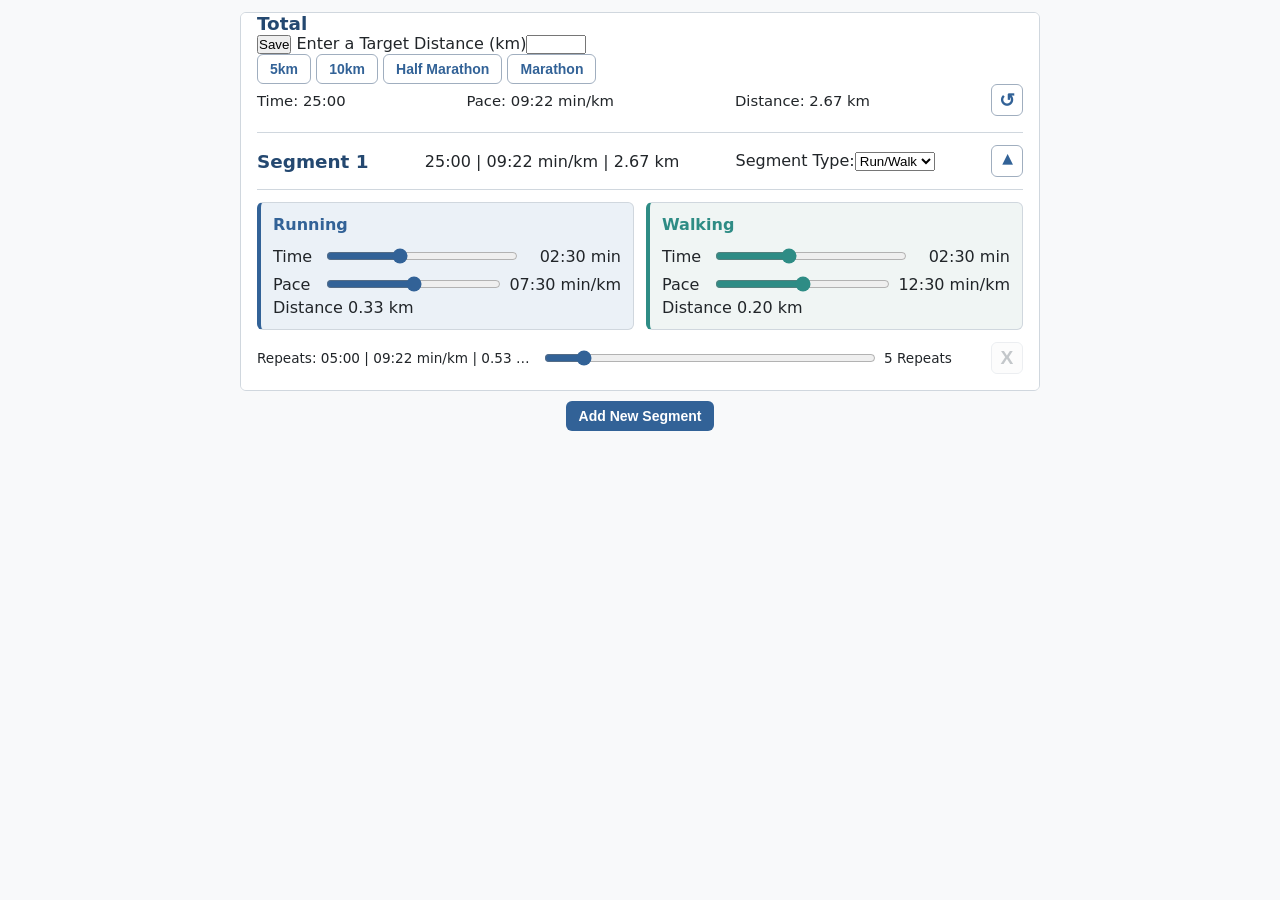
==== index.html @ 8cb8ab81 "localStorage to track user plan and store for future edits" ====
<!doctype html>
<html lang="en">
  <head>
    <meta charset="UTF-8" />
    <meta name="viewport" content="width=device-width, initial-scale=1.0" />
    <title>Run Pace Planner</title>
    <link rel="stylesheet" href="simple-plan.css" />
    <script src="simple-plan.js" defer></script>
  </head>
  <body>
    <!-- GRAND TOTALS SUMMARY -->
    <!-- TODO: Enter Time and Distance Goal Trackers -->
    <!-- TODOD: Add in save to save to localstorage -->
    <div class="pace-planner">
      <section class="totals-card">
        <h3 class="totals-card__title">Total</h3>
        <button onclick="saveToStorage()">Save</button>
        <label for="distance-goal">Enter a Target Distance (km)</label
        ><input
          type="number"
          name="distance-goal"
          id="distance-goal-input"
          min="1"
          max="50"
          step="0.1"
        />
        <div data-role="distance-selection" id="distance-selectors">
          <button class="btn btn--secondary btn--text" id="5km-goal">
            5km
          </button>
          <button class="btn btn--secondary btn--text" id="10km-goal">
            10km
          </button>
          <button class="btn btn--secondary btn--text" id="half-goal">
            Half Marathon
          </button>
          <button class="btn btn--secondary btn--text" id="full-goal">
            Marathon
          </button>
        </div>
        <div class="totals-card__details">
          <span class="totals-card__item" data-role="total-time"></span>
          <span class="totals-card__item" data-role="total-pace"></span>
          <span class="totals-card__item" data-role="total-distance"></span>
          <button
            class="btn btn--reset btn--icon btn--secondary"
            id="reset-plan-button"
            data-role="reset-plan"
          >
            <span class="icon-reset">↺</span>
          </button>
        </div>
      </section>
      <!-- MAIN CONTAINER FOR SEGMENT CARDS -->

      <main class="segment-list" id="segment-list">
        <!-- POPULATES ON PAGE LOAD -->
      </main>
    </div>
    <!-- ACTIONS -->
    <button
      id="add-segment-button"
      class="btn btn--primary btn--text"
      data-role="add-segment"
    >
      Add New Segment
    </button>
    <!-- DEBUG CONVERTER -->
    <!-- <div class="debug" style="display: none">
      <input type="number" id="second-converter" data-role="debug-input" />
      <span id="second-converted" data-role="debug-output"></span>
    </div> -->
    <template id="tpl-segment-card">
      <!-- SEGMENT CARD TEMPLATE -->
      <!-- TODO: Add in Segment Type Run/Walk, Run, Walk -->
      <article class="segment-card" data-role="segment">
        <header class="segment-card__header">
          <h3 class="segment-card__title" data-role="segment-title">
            Segment 1
          </h3>
          <!-- HEADER SUMMARY -->
          <div
            class="segment-card__header-summary"
            data-role="header-summary"
          ></div>
          <!-- SEGMENT TYPE SELECT -->
          <div
            class="segment-card__segment-type-select"
            data-role="segment-type-select"
          >
            <span>Segment Type:</span
            ><select name="" id="segment-type-selector">
              <option value="run-walk">Run/Walk</option>
              <option value="run-only">Run</option>
              <option value="walk-only">Walk</option>
            </select>
          </div>
          <!-- CARD COLLAPSE TOGGLE -->
          <button
            class="btn btn--secondary segment-card__toggle-btn btn--icon"
            data-role="close-card"
            aria-label="Toggle segment details"
          >
            <span class="icon-caret" data-role="toggle-icon">▾</span>
          </button>
        </header>
        <div class="segment-card__intervals">
          <!-- RUNNING INTERVAL BLOCK -->
          <section
            class="interval-block interval-block--run"
            data-interval="run"
          >
            <h4 class="interval-block__title">Running</h4>
            <!-- TIME -->
            <div class="control-group" data-control-type="time">
              <label class="control-group__label">Time</label>
              <input
                type="range"
                min="60"
                max="300"
                step="15"
                value="150"
                class="control-group__slider"
                data-role="slider"
                aria-label="Run Time"
              />
              <span class="control-group__output" data-role="output"></span>
            </div>
            <!-- PACE -->
            <div class="control-group" data-control-type="pace">
              <label class="control-group__label">Pace</label>
              <input
                type="range"
                min="300"
                max="600"
                step="15"
                value="450"
                class="control-group__slider"
                data-role="slider"
                aria-label="Run Pace"
              />
              <span class="control-group__output" data-role="output"></span>
            </div>
            <!-- DISTANCE -->
            <span class="interval-block__distance" data-role="distance"></span>
          </section>
          <!-- WALKING INTERVAL BLOCK -->
          <section
            class="interval-block interval-block--walk"
            data-interval="walk"
          >
            <h4 class="interval-block__title">Walking</h4>
            <!-- TIME -->
            <div class="control-group" data-control-type="time">
              <label class="control-group__label">Time</label>
              <input
                type="range"
                min="60"
                max="300"
                step="15"
                value="150"
                class="control-group__slider"
                data-role="slider"
                aria-label="Walk Time"
              />
              <span class="control-group__output" data-role="output"></span>
            </div>
            <!-- PACE -->
            <div class="control-group" data-control-type="pace">
              <label class="control-group__label">Pace</label>
              <input
                type="range"
                min="600"
                max="900"
                step="15"
                value="750"
                class="control-group__slider"
                data-role="slider"
                aria-label="Walk Pace"
              />
              <span class="control-group__output" data-role="output"></span>
            </div>
            <!-- DISTANCE -->
            <span class="interval-block__distance" data-role="distance"></span>
          </section>
        </div>
        <!-- REPEAT SUMMARY & ACTIONS -->
        <footer class="segment-card__summary">
          <div class="segment-card__summary-controls">
            <span class="segment-card__repeat-summary"
              >Repeats : 05:00 | 09:22 min/km | 2.67 km</span
            >
            <!-- REPEAT CONTROL -->
            <div class="control-group" data-control-type="repeat">
              <input
                type="range"
                min="1"
                max="40"
                step="1"
                value="5"
                class="control-group__slider"
                data-role="slider"
                aria-label="Segment Repeats"
              />
              <span class="control-group__output" data-role="output"></span>
            </div>
            <button
              class="btn segment-card__remove-btn btn--icon"
              data-role="delete-row"
              disabled
            >
              X
            </button>
          </div>
        </footer>
      </article>
    </template>
  </body>
</html>
---- simple-plan.css ----
/* ==========================================================================
   1. COLOR VARIABLES & RESET
   ========================================================================== */
:root {
  /* Brand Colors */
  --color-primary: #326297;
  --color-primary-dark: #244870;
  --color-primary-light: #ebf1f7;
  --color-secondary: #2e8c85;
  --color-secondary-dark: #226762;
  --color-secondary-light: #f0f5f4;
  /* Neutral UI Colors */
  --color-bg-page: #f8f9fa;
  --color-bg-card: #ffffff;
  --color-text-main: #212529;
  --color-text-muted: #6c757d;
  --color-border: #d0d7de;
  --color-border-dark: #a0aebf;
  --color-border-light: #e9ecef;
  /* Utility / System */
  --color-danger: #d9534f;
  --color-danger-dark: #c9302c;
  --radius: 6px;
}

* {
  margin: 0;
  padding: 0;
  box-sizing: border-box;
}

body {
  font-family:
    system-ui,
    -apple-system,
    BlinkMacSystemFont,
    'Segoe UI',
    Roboto,
    Oxygen,
    Ubuntu,
    Cantarell,
    'Open Sans',
    'Helvetica Neue',
    sans-serif;
  background-color: var(--color-bg-page);
  color: var(--color-text-main);
  padding: 20px;
  min-height: 100vh;
  display: flex;
  flex-direction: column;
  align-items: center;
  justify-content: flex-start;
}

/* ==========================================================================
   2. BUTTONS & CONTROLS
   ========================================================================== */

.btn {
  font-weight: 600;
  border-radius: var(--radius);
  border: 1px solid transparent;
  cursor: pointer;
  transition:
    background-color 0.15s ease-in-out,
    border-color 0.15s ease-in-out;
}

.btn:disabled {
  opacity: 0.4;
  cursor: not-allowed;
  border-color: var(--color-border);
  color: var(--color-text-muted);
}

/* Primary Button Colors */
.btn--primary {
  background-color: var(--color-primary);
  color: #ffffff;
}
.btn--primary:hover {
  background-color: var(--color-primary-dark);
}

/* Secondary Button Colors */
.btn--secondary {
  background-color: white;
  border-color: var(--color-border-dark);
  color: var(--color-primary);
}
.btn--secondary:hover {
  background-color: var(--color-primary-light);
}

/* Text Buttons */
.btn--text {
  padding: 6px 12px;
  font-size: 0.875rem;
}

/* Utility Buttons */
.btn--icon {
  display: flex;
  align-items: center;
  justify-content: center;
  padding: 0;
  line-height: normal;
  width: 32px;
  height: 32px;
  font-size: 1.2rem;
}

/* Remove Button */
.segment-card__remove-btn:not(:disabled) {
  background-color: transparent;
  color: var(--color-danger);
  border: 1px solid var(--color-danger);
}
.segment-card__remove-btn:hover:not(:disabled) {
  background-color: var(--color-danger);
  color: #ffffff;
}

/* Special Button Features */
.icon-caret {
  transition: transform 0.25s ease-in-out;
  transform: rotate(180deg); /* Points UP when open */
}
.segment-card--collapsed .icon-caret {
  transform: rotate(0deg); /* Rotates DOWN when collapsed */
}

/* Sliders */
.control-group,
.control-group__slider {
  user-select: none;
  -webkit-user-select: none;
  touch-action: pan-y;
}
.control-group__slider {
  accent-color: var(--color-primary);
  cursor: pointer;
}

/* ==========================================================================
   3. CARD CONTAINERS & STACKING
   ========================================================================== */

.pace-planner {
  max-width: 640px;
  background-color: var(--color-bg-card);
  border: 1px solid var(--color-border);
  border-radius: var(--radius);
  overflow: hidden;
}

.totals-card,
.segment-card {
  max-width: 100%;
  background-color: var(--color-bg-card);
  border: none;
  border-radius: 0;
  padding: 0 16px;
  margin: 0;
  box-shadow: none;
}

/* ==========================================================================
   4. SEGMENT INTERNAL LAYOUT & INTERVALS
   ========================================================================== */

.segment-card__header {
  display: flex;
  align-items: center;
  justify-content: space-between;
  gap: 12px;
  padding: 12px 0;
  border-top: 1px solid var(--color-border);
}

.totals-card__title,
.segment-card__title {
  color: var(--color-primary-dark);
  font-size: 1.15rem;
}

.segment-card__header-summary {
  display: flex;
  align-items: center;
  font-size: 1rem;
  font-weight: 500;
  color: var(--color-text-main);
  gap: 8px;
}

.segment-card__intervals {
  display: flex;
  justify-content: space-between;
  gap: 12px;
  margin-bottom: 12px;
  padding-top: 12px;
  border-top: 1px solid var(--color-border);
}

.interval-block {
  flex: 1;
  border: 1px solid var(--color-border);
  border-radius: var(--radius);
  padding: 12px;
}

.interval-block__title {
  font-size: 1rem;
  margin-bottom: 8px;
}

/* Running Block Theme */
.interval-block--run {
  background-color: var(--color-primary-light);
  border-left: 4px solid var(--color-primary);
}
.interval-block--run .interval-block__title {
  color: var(--color-primary);
}

/* Walking Block Theme */
.interval-block--walk {
  background-color: var(--color-secondary-light);
  border-left: 4px solid var(--color-secondary);
}
.interval-block--walk .interval-block__title {
  color: var(--color-secondary);
}
.interval-block--walk .control-group__slider {
  accent-color: var(--color-secondary);
}

#add-segment-button {
  margin-top: 10px;
}

/* Hide intervals and footer when card is collapsed */
.segment-card--collapsed .segment-card__intervals,
.segment-card--collapsed .segment-card__summary {
  display: none;
}

/* ==========================================================================
   5. INDEPENDENT GRID & FLEX LAYOUTS
   ========================================================================== */

/* TOTALS CARD (Flexbox Layout) */
.totals-card__details {
  display: flex;
  align-items: center;
  justify-content: space-between;
  gap: 12px;
  font-weight: 500;
  font-size: 0.925rem;
  padding-bottom: 16px;
}

.totals-card__item {
  white-space: nowrap;
}

/* SEGMENT FOOTER SUMMARY (4-Column CSS Grid Layout) */
.segment-card__summary-controls {
  display: grid;
  /* Col 1: Fixed Summary Text | Col 2: Slider | Col 3: Output Badge | Col 4: Delete Button */
  grid-template-columns: 275px 1fr auto 32px;
  align-items: center;
  padding-bottom: 16px;
  gap: 12px;
  font-weight: 500;
  font-size: 0.85rem;
}

/* Column 1: Summary Text */
.segment-card__repeat-summary {
  grid-column: 1;
  color: var(--color-text-main);
  white-space: nowrap;
  overflow: hidden;
  text-overflow: ellipsis;
}

/* Columns 2 & 3: Repeat Slider + Output Value */
.segment-card__summary-controls .control-group[data-control-type='repeat'] {
  grid-column: 2 / span 2;
  display: flex;
  align-items: center;
  gap: 8px;
  width: 100%;
}

.segment-card__summary-controls .control-group__output {
  text-align: left;
}

.segment-card__summary-controls
  .control-group[data-control-type='repeat']
  .control-group__slider {
  accent-color: var(--color-primary);
}

/* Column 4: Delete Button */
.segment-card__remove-btn {
  grid-column: 4;
  justify-self: end;
}

/* ==========================================================================
   6. RESPONSIVE DESIGN & MEDIA QUERIES
   ========================================================================== */

body {
  padding: 12px;
}

.pace-planner,
.segment-list,
.totals-card {
  width: 100%;
  max-width: 800px;
}

.control-group__slider {
  width: 100%;
  min-height: 28px;
}

/* Desktop Control Group Alignments */
@media (min-width: 601px) {
  .control-group {
    display: flex;
    align-items: center;
    gap: 8px;
  }

  .control-group__label {
    min-width: 45px;
  }

  .control-group__slider {
    flex: 1;
  }

  .control-group__output {
    white-space: nowrap;
    min-width: 95px;
    text-align: right;
  }
}

/* Mobile Breakpoint (< 600px) */
@media (max-width: 600px) {
  .segment-card__intervals {
    flex-direction: column;
    gap: 16px;
  }

  .segment-card__header {
    flex-wrap: wrap;
    gap: 8px;
  }

  .segment-card__title {
    font-size: 1rem;
  }

  /* Totals Grid Fallback */
  .totals-card__details {
    display: grid;
    grid-template-columns: 1fr 1fr;
    gap: 8px 12px;
  }

  .btn--reset {
    grid-column: 2;
    justify-self: end;
  }

  /* Footer 2-Row Stacked Grid */
  .segment-card__summary-controls {
    grid-template-columns: 1fr 32px;
    gap: 8px 12px;
  }

  .repeat-summary {
    grid-column: 1 / -1;
    border-bottom: 1px dashed var(--color-border);
    padding-bottom: 6px;
  }

  .segment-card__summary-controls .control-group[data-control-type='repeat'] {
    grid-column: 1;
    grid-row: 2;
  }

  .segment-card__remove-btn {
    grid-column: 2;
    grid-row: 2;
  }
}

/* Ultra-small screens (< 380px) */
@media (max-width: 380px) {
  .totals-card__details {
    grid-template-columns: 1fr;
  }

  .btn--reset {
    grid-column: 1;
    width: 100%;
    margin-top: 4px;
  }
}
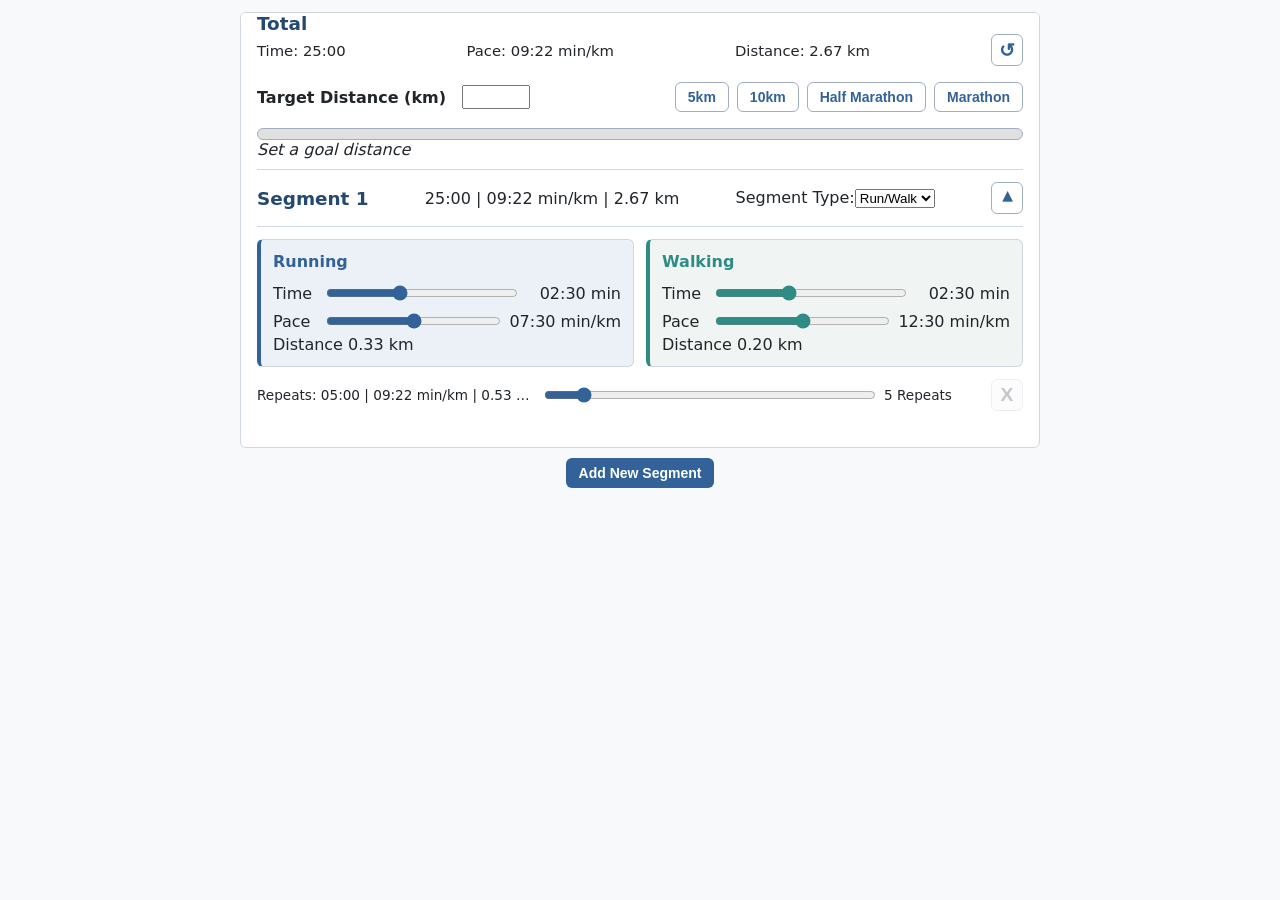
==== commit 90cfb2c2: "target distance with tracker bar" ====
--- a/index.html
+++ b/index.html
@@ -14,30 +14,6 @@
     <div class="pace-planner">
       <section class="totals-card">
         <h3 class="totals-card__title">Total</h3>
-        <button onclick="saveToStorage()">Save</button>
-        <label for="distance-goal">Enter a Target Distance (km)</label
-        ><input
-          type="number"
-          name="distance-goal"
-          id="distance-goal-input"
-          min="1"
-          max="50"
-          step="0.1"
-        />
-        <div data-role="distance-selection" id="distance-selectors">
-          <button class="btn btn--secondary btn--text" id="5km-goal">
-            5km
-          </button>
-          <button class="btn btn--secondary btn--text" id="10km-goal">
-            10km
-          </button>
-          <button class="btn btn--secondary btn--text" id="half-goal">
-            Half Marathon
-          </button>
-          <button class="btn btn--secondary btn--text" id="full-goal">
-            Marathon
-          </button>
-        </div>
         <div class="totals-card__details">
           <span class="totals-card__item" data-role="total-time"></span>
           <span class="totals-card__item" data-role="total-pace"></span>
@@ -49,6 +25,44 @@
           >
             <span class="icon-reset">↺</span>
           </button>
+        </div>
+        <div class="target-and-progress">
+          <div class="target-inputs">
+            <label for="distance-goal">Target Distance (km) </label
+            ><input
+              type="number"
+              name="distance-goal"
+              id="distance-goal-input"
+              min="1"
+              max="50"
+              step="0.1"
+            />
+            <span data-role="distance-selection" id="distance-selectors">
+              <button class="btn btn--secondary btn--text" id="5km-goal">
+                5km
+              </button>
+              <button class="btn btn--secondary btn--text" id="10km-goal">
+                10km
+              </button>
+              <button class="btn btn--secondary btn--text" id="half-goal">
+                Half Marathon
+              </button>
+              <button class="btn btn--secondary btn--text" id="full-goal">
+                Marathon
+              </button>
+            </span>
+          </div>
+          <div class="totals-card__progress">
+            <div class="progress-bar-container">
+              <div class="progress-bar">
+                <div
+                  class="progress-bar__fill"
+                  id="distance-progress-fill"
+                ></div>
+              </div>
+              <span id="distance-progress-label">0%</span>
+            </div>
+          </div>
         </div>
       </section>
       <!-- MAIN CONTAINER FOR SEGMENT CARDS -->
--- a/simple-plan.css
+++ b/simple-plan.css
@@ -310,6 +310,30 @@
   justify-self: end;
 }
 
+.target-inputs {
+  display: flex;
+  align-items: center;
+  gap: 1rem;
+}
+
+.target-inputs > label {
+  font-weight: 600;
+}
+.target-inputs > input {
+  height: 1.5rem;
+  font-size: 1rem;
+}
+
+#distance-progress-label {
+  font-style: italic;
+}
+
+#distance-selectors {
+  margin-left: auto;
+  display: flex;
+  gap: 0.5rem;
+}
+
 /* ==========================================================================
    6. RESPONSIVE DESIGN & MEDIA QUERIES
    ========================================================================== */
@@ -323,6 +347,7 @@
 .totals-card {
   width: 100%;
   max-width: 800px;
+  padding-bottom: 10px;
 }
 
 .control-group__slider {
@@ -416,3 +441,22 @@
     margin-top: 4px;
   }
 }
+
+.totals-card__progress {
+  margin-top: 1rem;
+}
+
+.progress-bar {
+  width: 100%;
+  height: 12px;
+  background-color: #e0e0e0;
+  border-radius: 6px;
+  overflow: hidden;
+  border: var(--color-border-dark) 1px solid;
+}
+
+.progress-bar__fill {
+  height: 100%;
+  width: 0%;
+  transition: width 0.3s ease;
+}
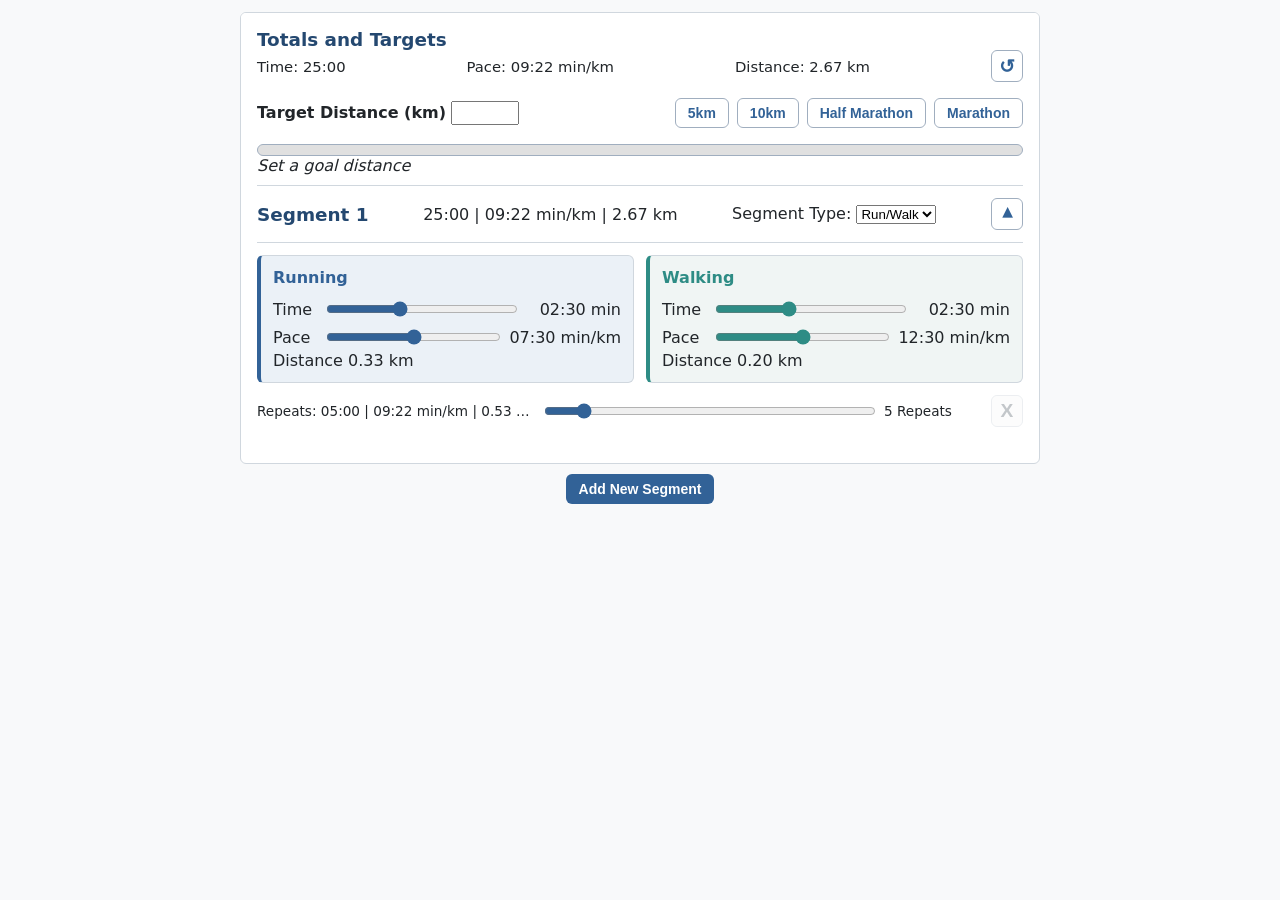
==== commit ead5c402: "mobile formatting and class renames" ====
--- a/index.html
+++ b/index.html
@@ -8,63 +8,57 @@
     <script src="simple-plan.js" defer></script>
   </head>
   <body>
-    <!-- GRAND TOTALS SUMMARY -->
-    <!-- TODO: Enter Time and Distance Goal Trackers -->
-    <!-- TODOD: Add in save to save to localstorage -->
     <div class="pace-planner">
       <section class="totals-card">
-        <h3 class="totals-card__title">Total</h3>
+        <!-- Title -->
+        <h3 class="totals-card__title">Totals and Targets</h3>
+        <!-- Summary -->
         <div class="totals-card__details">
-          <span class="totals-card__item" data-role="total-time"></span>
-          <span class="totals-card__item" data-role="total-pace"></span>
-          <span class="totals-card__item" data-role="total-distance"></span>
+          <span class="totals-card__item" data-role="total-time">Time: 05:00</span>
+          <span class="totals-card__item" data-role="total-pace">Pace: 07:32 min/km</span>
+          <span class="totals-card__item" data-role="total-distance">Distance 7.00 km</span>
+          <!-- Reset Button -->
           <button
             class="btn btn--reset btn--icon btn--secondary"
             id="reset-plan-button"
-            data-role="reset-plan"
-          >
+            data-role="reset-plan">
             <span class="icon-reset">↺</span>
           </button>
         </div>
-        <div class="target-and-progress">
-          <div class="target-inputs">
-            <label for="distance-goal">Target Distance (km) </label
-            ><input
+
+        <!-- Target Selection Row -->
+        <div class="totals-card__targets">
+          <!-- Manual Input -->
+          <span class="totals-card__field">
+            <label for="distance-goal-input" class="totals-card__label">Target Distance (km)</label>
+            <input
               type="number"
-              name="distance-goal"
+              name="distance-goal-input"
               id="distance-goal-input"
+              class="totals-card__input"
               min="1"
               max="50"
-              step="0.1"
-            />
-            <span data-role="distance-selection" id="distance-selectors">
-              <button class="btn btn--secondary btn--text" id="5km-goal">
-                5km
-              </button>
-              <button class="btn btn--secondary btn--text" id="10km-goal">
-                10km
-              </button>
-              <button class="btn btn--secondary btn--text" id="half-goal">
-                Half Marathon
-              </button>
-              <button class="btn btn--secondary btn--text" id="full-goal">
-                Marathon
-              </button>
-            </span>
+              step="0.1" />
+          </span>
+          <!-- Standard Distance Selectors -->
+          <span
+            class="totals-card__presets"
+            data-role="target-distance-selection"
+            id="distance-presets">
+            <button class="btn btn--secondary btn--text" id="5km-goal">5km</button>
+            <button class="btn btn--secondary btn--text" id="10km-goal">10km</button>
+            <button class="btn btn--secondary btn--text" id="half-goal">Half Marathon</button>
+            <button class="btn btn--secondary btn--text" id="full-goal">Marathon</button>
+          </span>
+        </div>
+        <div class="totals-card__progress">
+          <div class="progress-bar">
+            <div class="progress-bar__fill" id="distance-progress-fill"></div>
           </div>
-          <div class="totals-card__progress">
-            <div class="progress-bar-container">
-              <div class="progress-bar">
-                <div
-                  class="progress-bar__fill"
-                  id="distance-progress-fill"
-                ></div>
-              </div>
-              <span id="distance-progress-label">0%</span>
-            </div>
-          </div>
+          <span class="progress-bar__label" id="distance-progress-label">0%</span>
         </div>
       </section>
+
       <!-- MAIN CONTAINER FOR SEGMENT CARDS -->
 
       <main class="segment-list" id="segment-list">
@@ -72,11 +66,7 @@
       </main>
     </div>
     <!-- ACTIONS -->
-    <button
-      id="add-segment-button"
-      class="btn btn--primary btn--text"
-      data-role="add-segment"
-    >
+    <button id="add-segment-button" class="btn btn--primary btn--text" data-role="add-segment">
       Add New Segment
     </button>
     <!-- DEBUG CONVERTER -->
@@ -89,21 +79,13 @@
       <!-- TODO: Add in Segment Type Run/Walk, Run, Walk -->
       <article class="segment-card" data-role="segment">
         <header class="segment-card__header">
-          <h3 class="segment-card__title" data-role="segment-title">
-            Segment 1
-          </h3>
+          <h3 class="segment-card__title" data-role="segment-title">Segment 1</h3>
           <!-- HEADER SUMMARY -->
-          <div
-            class="segment-card__header-summary"
-            data-role="header-summary"
-          ></div>
+          <div class="segment-card__header-summary" data-role="header-summary"></div>
           <!-- SEGMENT TYPE SELECT -->
-          <div
-            class="segment-card__segment-type-select"
-            data-role="segment-type-select"
-          >
-            <span>Segment Type:</span
-            ><select name="" id="segment-type-selector">
+          <div class="segment-card__segment-type-select" data-role="segment-type-select">
+            <span>Segment Type:</span>
+            <select name="" id="segment-type-selector">
               <option value="run-walk">Run/Walk</option>
               <option value="run-only">Run</option>
               <option value="walk-only">Walk</option>
@@ -113,17 +95,13 @@
           <button
             class="btn btn--secondary segment-card__toggle-btn btn--icon"
             data-role="close-card"
-            aria-label="Toggle segment details"
-          >
+            aria-label="Toggle segment details">
             <span class="icon-caret" data-role="toggle-icon">▾</span>
           </button>
         </header>
         <div class="segment-card__intervals">
           <!-- RUNNING INTERVAL BLOCK -->
-          <section
-            class="interval-block interval-block--run"
-            data-interval="run"
-          >
+          <section class="interval-block interval-block--run" data-interval="run">
             <h4 class="interval-block__title">Running</h4>
             <!-- TIME -->
             <div class="control-group" data-control-type="time">
@@ -136,8 +114,7 @@
                 value="150"
                 class="control-group__slider"
                 data-role="slider"
-                aria-label="Run Time"
-              />
+                aria-label="Run Time" />
               <span class="control-group__output" data-role="output"></span>
             </div>
             <!-- PACE -->
@@ -151,18 +128,14 @@
                 value="450"
                 class="control-group__slider"
                 data-role="slider"
-                aria-label="Run Pace"
-              />
+                aria-label="Run Pace" />
               <span class="control-group__output" data-role="output"></span>
             </div>
             <!-- DISTANCE -->
             <span class="interval-block__distance" data-role="distance"></span>
           </section>
           <!-- WALKING INTERVAL BLOCK -->
-          <section
-            class="interval-block interval-block--walk"
-            data-interval="walk"
-          >
+          <section class="interval-block interval-block--walk" data-interval="walk">
             <h4 class="interval-block__title">Walking</h4>
             <!-- TIME -->
             <div class="control-group" data-control-type="time">
@@ -175,8 +148,7 @@
                 value="150"
                 class="control-group__slider"
                 data-role="slider"
-                aria-label="Walk Time"
-              />
+                aria-label="Walk Time" />
               <span class="control-group__output" data-role="output"></span>
             </div>
             <!-- PACE -->
@@ -190,8 +162,7 @@
                 value="750"
                 class="control-group__slider"
                 data-role="slider"
-                aria-label="Walk Pace"
-              />
+                aria-label="Walk Pace" />
               <span class="control-group__output" data-role="output"></span>
             </div>
             <!-- DISTANCE -->
@@ -201,9 +172,9 @@
         <!-- REPEAT SUMMARY & ACTIONS -->
         <footer class="segment-card__summary">
           <div class="segment-card__summary-controls">
-            <span class="segment-card__repeat-summary"
-              >Repeats : 05:00 | 09:22 min/km | 2.67 km</span
-            >
+            <span class="segment-card__repeat-summary">
+              Repeats : 05:00 | 09:22 min/km | 2.67 km
+            </span>
             <!-- REPEAT CONTROL -->
             <div class="control-group" data-control-type="repeat">
               <input
@@ -214,15 +185,10 @@
                 value="5"
                 class="control-group__slider"
                 data-role="slider"
-                aria-label="Segment Repeats"
-              />
+                aria-label="Segment Repeats" />
               <span class="control-group__output" data-role="output"></span>
             </div>
-            <button
-              class="btn segment-card__remove-btn btn--icon"
-              data-role="delete-row"
-              disabled
-            >
+            <button class="btn segment-card__remove-btn btn--icon" data-role="delete-row" disabled>
               X
             </button>
           </div>
--- a/simple-plan.css
+++ b/simple-plan.css
@@ -1,5 +1,5 @@
 /* ==========================================================================
-   1. COLOR VARIABLES & RESET
+   1. GLOBAL VARIABLES
    ========================================================================== */
 :root {
   /* Brand Colors */
@@ -166,6 +166,80 @@
 }
 
 /* ==========================================================================
+   4. TOTALS CARD
+   ========================================================================== */
+
+.totals-card__title {
+  color: var(--color-primary-dark);
+  font-size: 1.15rem;
+  padding-top: 1rem;
+}
+
+/* Summary and reset button flex layout */
+.totals-card__details {
+  display: flex;
+  align-items: center;
+  justify-content: space-between;
+  gap: 12px;
+  font-weight: 500;
+  font-size: 0.925rem;
+  padding-bottom: 16px;
+}
+
+.totals-card__item {
+  white-space: nowrap;
+}
+
+/* Target Inputs */
+.totals-card__targets {
+  display: flex;
+  align-items: center;
+  justify-content: space-between;
+  gap: 1rem;
+  flex-wrap: wrap;
+}
+
+.totals-card__label {
+  font-weight: 600;
+}
+
+.totals-card__input {
+  height: 1.5rem;
+  font-size: 1rem;
+}
+
+.totals-card__presets {
+  margin-left: auto;
+  display: flex;
+  gap: 0.5rem;
+  flex-wrap: wrap;
+}
+
+/* Progress Bar */
+.progress-bar__label {
+  font-style: italic;
+}
+
+.totals-card__progress {
+  margin-top: 1rem;
+}
+
+.progress-bar {
+  width: 100%;
+  height: 12px;
+  background-color: #e0e0e0;
+  border-radius: 6px;
+  overflow: hidden;
+  border: var(--color-border-dark) 1px solid;
+}
+
+.progress-bar__fill {
+  height: 100%;
+  width: 0%;
+  transition: width 0.3s ease;
+}
+
+/* ==========================================================================
    4. SEGMENT INTERNAL LAYOUT & INTERVALS
    ========================================================================== */
 
@@ -178,7 +252,6 @@
   border-top: 1px solid var(--color-border);
 }
 
-.totals-card__title,
 .segment-card__title {
   color: var(--color-primary-dark);
   font-size: 1.15rem;
@@ -248,21 +321,6 @@
 /* ==========================================================================
    5. INDEPENDENT GRID & FLEX LAYOUTS
    ========================================================================== */
-
-/* TOTALS CARD (Flexbox Layout) */
-.totals-card__details {
-  display: flex;
-  align-items: center;
-  justify-content: space-between;
-  gap: 12px;
-  font-weight: 500;
-  font-size: 0.925rem;
-  padding-bottom: 16px;
-}
-
-.totals-card__item {
-  white-space: nowrap;
-}
 
 /* SEGMENT FOOTER SUMMARY (4-Column CSS Grid Layout) */
 .segment-card__summary-controls {
@@ -298,9 +356,7 @@
   text-align: left;
 }
 
-.segment-card__summary-controls
-  .control-group[data-control-type='repeat']
-  .control-group__slider {
+.segment-card__summary-controls .control-group[data-control-type='repeat'] .control-group__slider {
   accent-color: var(--color-primary);
 }
 
@@ -308,30 +364,6 @@
 .segment-card__remove-btn {
   grid-column: 4;
   justify-self: end;
-}
-
-.target-inputs {
-  display: flex;
-  align-items: center;
-  gap: 1rem;
-}
-
-.target-inputs > label {
-  font-weight: 600;
-}
-.target-inputs > input {
-  height: 1.5rem;
-  font-size: 1rem;
-}
-
-#distance-progress-label {
-  font-style: italic;
-}
-
-#distance-selectors {
-  margin-left: auto;
-  display: flex;
-  gap: 0.5rem;
 }
 
 /* ==========================================================================
@@ -401,6 +433,21 @@
     gap: 8px 12px;
   }
 
+  .totals-card__targets {
+    flex-direction: column;
+    align-items: stretch;
+  }
+
+  .totals-card__presets {
+    width: 100%;
+    justify-content: space-between;
+  }
+
+  .totals-card__presets .btn {
+    flex: 1 1 auto;
+    text-align: center;
+  }
+
   .btn--reset {
     grid-column: 2;
     justify-self: end;
@@ -441,22 +488,3 @@
     margin-top: 4px;
   }
 }
-
-.totals-card__progress {
-  margin-top: 1rem;
-}
-
-.progress-bar {
-  width: 100%;
-  height: 12px;
-  background-color: #e0e0e0;
-  border-radius: 6px;
-  overflow: hidden;
-  border: var(--color-border-dark) 1px solid;
-}
-
-.progress-bar__fill {
-  height: 100%;
-  width: 0%;
-  transition: width 0.3s ease;
-}
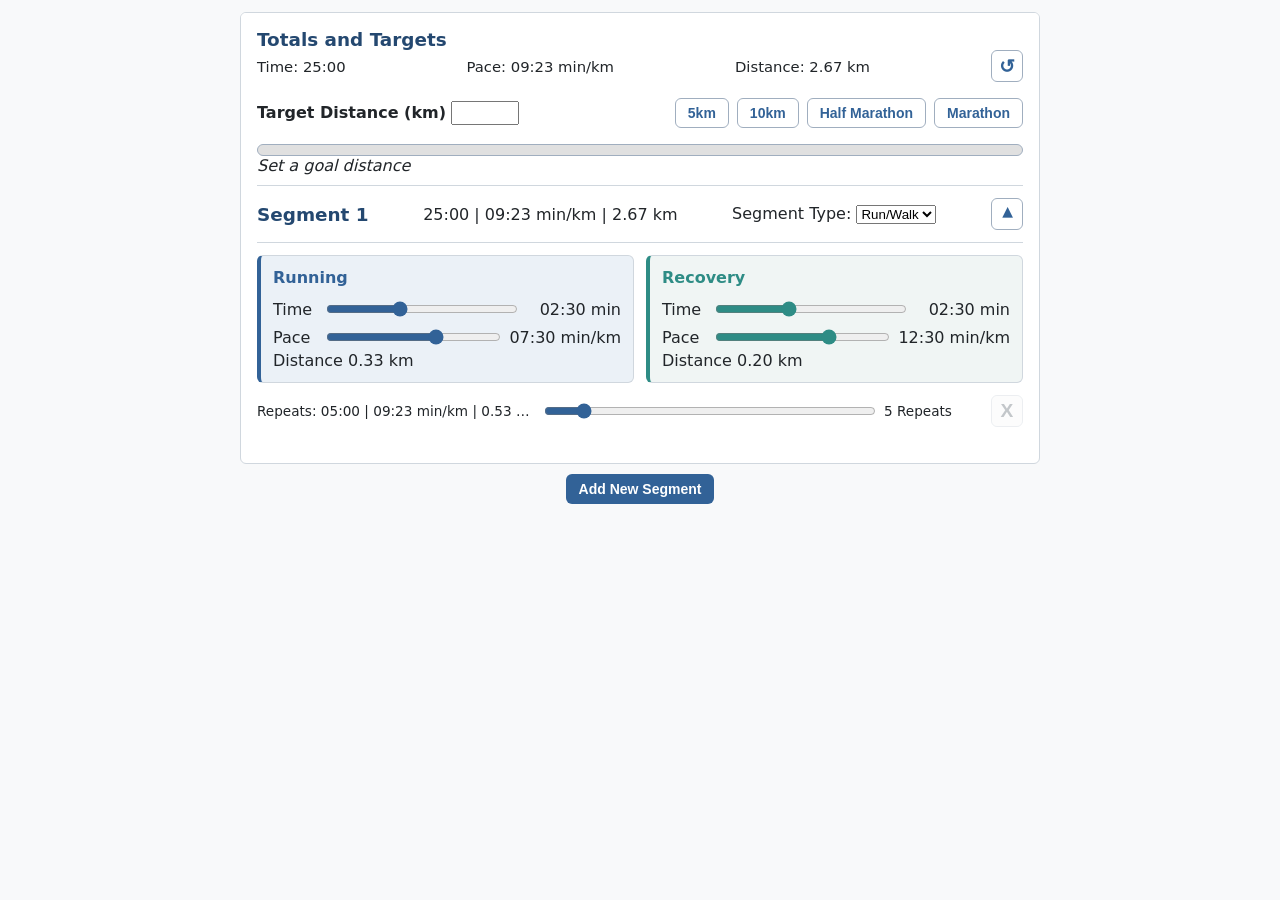
==== commit b8102275: "run/walk selection works target distance manual input works" ====
--- a/index.html
+++ b/index.html
@@ -85,7 +85,7 @@
           <!-- SEGMENT TYPE SELECT -->
           <div class="segment-card__segment-type-select" data-role="segment-type-select">
             <span>Segment Type:</span>
-            <select name="" id="segment-type-selector">
+            <select name="" class="segment-type-selector" id="segment-type-selector">
               <option value="run-walk">Run/Walk</option>
               <option value="run-only">Run</option>
               <option value="walk-only">Walk</option>
@@ -122,7 +122,7 @@
               <label class="control-group__label">Pace</label>
               <input
                 type="range"
-                min="300"
+                min="180"
                 max="600"
                 step="15"
                 value="450"
@@ -136,7 +136,7 @@
           </section>
           <!-- WALKING INTERVAL BLOCK -->
           <section class="interval-block interval-block--walk" data-interval="walk">
-            <h4 class="interval-block__title">Walking</h4>
+            <h4 class="interval-block__title">Recovery</h4>
             <!-- TIME -->
             <div class="control-group" data-control-type="time">
               <label class="control-group__label">Time</label>
@@ -156,7 +156,7 @@
               <label class="control-group__label">Pace</label>
               <input
                 type="range"
-                min="600"
+                min="450"
                 max="900"
                 step="15"
                 value="750"
--- a/simple-plan.css
+++ b/simple-plan.css
@@ -488,3 +488,7 @@
     margin-top: 4px;
   }
 }
+
+.hidden {
+  display: none;
+}
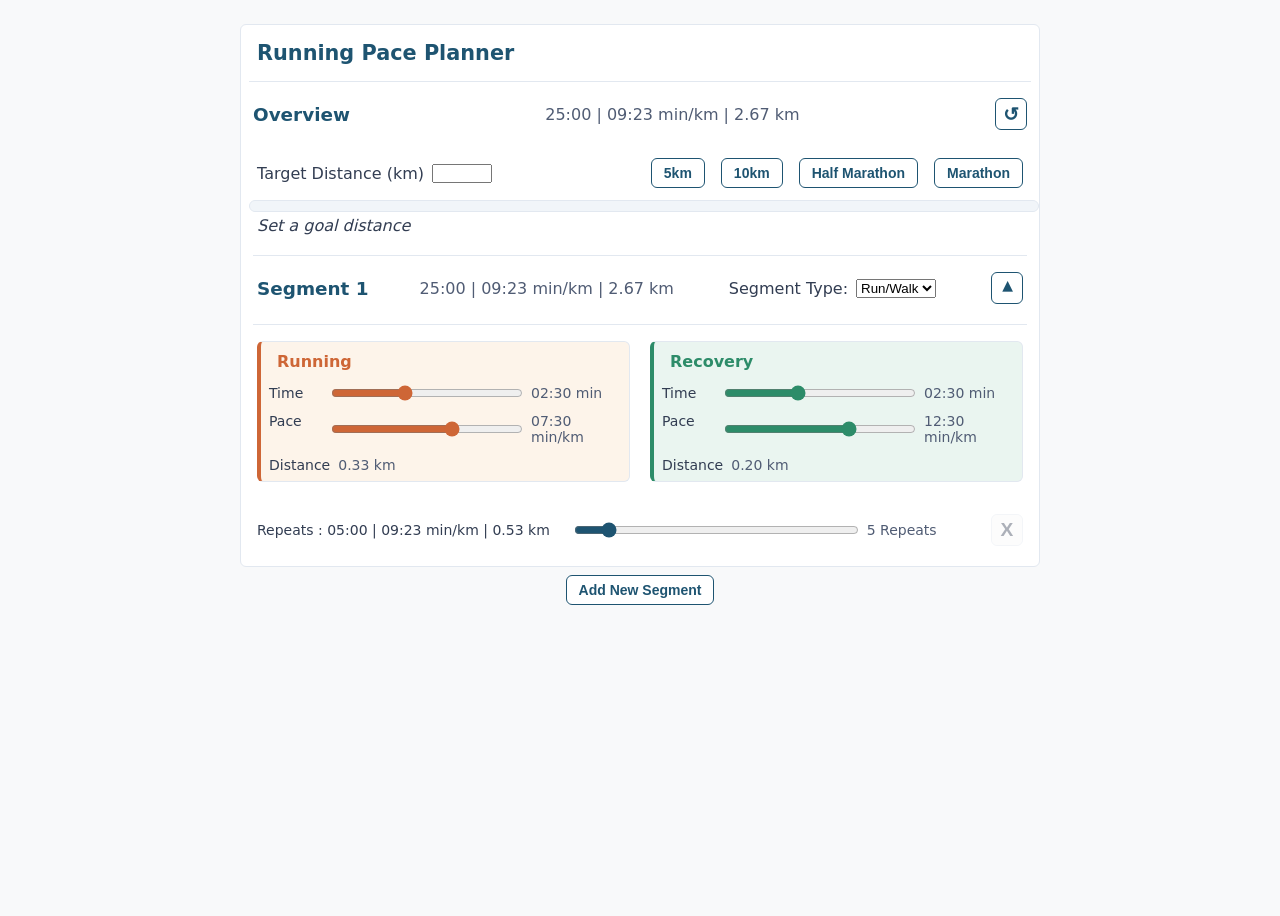
==== commit d8f15e22: "dark mode following from user's system level preferences" ====
--- a/index.html
+++ b/index.html
@@ -4,59 +4,53 @@
     <meta charset="UTF-8" />
     <meta name="viewport" content="width=device-width, initial-scale=1.0" />
     <title>Run Pace Planner</title>
-    <link rel="stylesheet" href="simple-plan.css" />
+    <link rel="stylesheet" href="simple-plan.css" media="(prefers-color-scheme: light)" />
+    <link rel="stylesheet" href="simple-plan-dark.css" media="(prefers-color-scheme: dark)" />
     <script src="simple-plan.js" defer></script>
   </head>
   <body>
-    <div class="pace-planner">
-      <section class="totals-card">
-        <!-- Title -->
-        <h3 class="totals-card__title">Totals and Targets</h3>
-        <!-- Summary -->
-        <div class="totals-card__details">
-          <span class="totals-card__item" data-role="total-time">Time: 05:00</span>
-          <span class="totals-card__item" data-role="total-pace">Pace: 07:32 min/km</span>
-          <span class="totals-card__item" data-role="total-distance">Distance 7.00 km</span>
+    <div class="tool">
+      <h2 class="tool__title">Running Pace Planner</h2>
+      <section class="overview">
+        <!-- Overview Header -->
+        <div class="header">
+          <h3 class="header__title">Overview</h3>
+          <span class="header__summary" id="totals-summary">25:00 | 09:23 min/km | 2.67 km</span>
           <!-- Reset Button -->
           <button
-            class="btn btn--reset btn--icon btn--secondary"
+            class="btn btn--reset btn--icon btn--primary"
             id="reset-plan-button"
             data-role="reset-plan">
             <span class="icon-reset">↺</span>
           </button>
         </div>
-
         <!-- Target Selection Row -->
-        <div class="totals-card__targets">
+        <div class="target">
           <!-- Manual Input -->
-          <span class="totals-card__field">
-            <label for="distance-goal-input" class="totals-card__label">Target Distance (km)</label>
+          <span class="control">
+            <label for="distance-goal-input" class="control__label">Target Distance (km)</label>
             <input
               type="number"
               name="distance-goal-input"
               id="distance-goal-input"
-              class="totals-card__input"
+              class="control__input"
               min="1"
               max="50"
               step="0.1" />
           </span>
-          <!-- Standard Distance Selectors -->
-          <span
-            class="totals-card__presets"
-            data-role="target-distance-selection"
-            id="distance-presets">
-            <button class="btn btn--secondary btn--text" id="5km-goal">5km</button>
-            <button class="btn btn--secondary btn--text" id="10km-goal">10km</button>
-            <button class="btn btn--secondary btn--text" id="half-goal">Half Marathon</button>
-            <button class="btn btn--secondary btn--text" id="full-goal">Marathon</button>
+          <!-- Preset Buttons -->
+          <span class="presets" data-role="target-distance-selection" id="distance-presets">
+            <button class="btn btn--primary btn--text" id="5km-goal">5km</button>
+            <button class="btn btn--primary btn--text" id="10km-goal">10km</button>
+            <button class="btn btn--primary btn--text" id="half-goal">Half Marathon</button>
+            <button class="btn btn--primary btn--text" id="full-goal">Marathon</button>
           </span>
         </div>
-        <div class="totals-card__progress">
-          <div class="progress-bar">
-            <div class="progress-bar__fill" id="distance-progress-fill"></div>
-          </div>
-          <span class="progress-bar__label" id="distance-progress-label">0%</span>
-        </div>
+        <!-- Progress Bar -->
+        <div class="progress-bar">
+          <div class="progress-bar__fill" id="distance-progress-fill"></div>
+        </div>
+        <span class="progress-bar__label" id="distance-progress-label"></span>
       </section>
 
       <!-- MAIN CONTAINER FOR SEGMENT CARDS -->
@@ -69,23 +63,17 @@
     <button id="add-segment-button" class="btn btn--primary btn--text" data-role="add-segment">
       Add New Segment
     </button>
-    <!-- DEBUG CONVERTER -->
-    <!-- <div class="debug" style="display: none">
-      <input type="number" id="second-converter" data-role="debug-input" />
-      <span id="second-converted" data-role="debug-output"></span>
-    </div> -->
+    <!-- SEGMENT CARD TEMPLATE -->
     <template id="tpl-segment-card">
-      <!-- SEGMENT CARD TEMPLATE -->
-      <!-- TODO: Add in Segment Type Run/Walk, Run, Walk -->
       <article class="segment-card" data-role="segment">
-        <header class="segment-card__header">
-          <h3 class="segment-card__title" data-role="segment-title">Segment 1</h3>
+        <header class="header">
+          <h3 class="header__title" data-role="segment-title">Segment 1</h3>
           <!-- HEADER SUMMARY -->
-          <div class="segment-card__header-summary" data-role="header-summary"></div>
+          <div class="header__summary" data-role="header-summary"></div>
           <!-- SEGMENT TYPE SELECT -->
-          <div class="segment-card__segment-type-select" data-role="segment-type-select">
-            <span>Segment Type:</span>
-            <select name="" class="segment-type-selector" id="segment-type-selector">
+          <div class="control" data-role="segment-type-select">
+            <label class="control__label" for="segment-type-selector">Segment Type:</label>
+            <select name="segment-type-selector" class="control__input" id="segment-type-selector">
               <option value="run-walk">Run/Walk</option>
               <option value="run-only">Run</option>
               <option value="walk-only">Walk</option>
@@ -93,105 +81,125 @@
           </div>
           <!-- CARD COLLAPSE TOGGLE -->
           <button
-            class="btn btn--secondary segment-card__toggle-btn btn--icon"
+            class="btn btn--primary btn--icon"
             data-role="close-card"
             aria-label="Toggle segment details">
             <span class="icon-caret" data-role="toggle-icon">▾</span>
           </button>
         </header>
-        <div class="segment-card__intervals">
+        <div class="intervals">
           <!-- RUNNING INTERVAL BLOCK -->
-          <section class="interval-block interval-block--run" data-interval="run">
-            <h4 class="interval-block__title">Running</h4>
+          <section class="intervals__split intervals__split--run" data-interval="run">
+            <h4 class="intervals__title intervals__title--run">Running</h4>
             <!-- TIME -->
-            <div class="control-group" data-control-type="time">
-              <label class="control-group__label">Time</label>
+            <div class="control" data-control-type="time">
+              <label class="control__label">Time</label>
               <input
                 type="range"
                 min="60"
                 max="300"
                 step="15"
                 value="150"
-                class="control-group__slider"
+                class="control__input--slider control__input--run"
                 data-role="slider"
                 aria-label="Run Time" />
-              <span class="control-group__output" data-role="output"></span>
+              <span class="control__value" data-role="output">10:00 min</span>
             </div>
             <!-- PACE -->
-            <div class="control-group" data-control-type="pace">
-              <label class="control-group__label">Pace</label>
+            <div class="control" data-control-type="pace">
+              <label class="control__label">Pace</label>
               <input
                 type="range"
                 min="180"
                 max="600"
                 step="15"
                 value="450"
-                class="control-group__slider"
+                class="control__input--slider control__input--run"
                 data-role="slider"
                 aria-label="Run Pace" />
-              <span class="control-group__output" data-role="output"></span>
+              <span class="control__value" data-role="output">12:30 min/km</span>
             </div>
             <!-- DISTANCE -->
-            <span class="interval-block__distance" data-role="distance"></span>
+            <div class="control" data-control-type="distance">
+              <label class="control__label">Distance</label>
+              <input
+                type="range"
+                min="450"
+                max="900"
+                step="15"
+                value="750"
+                class="control__input--slider control__input--run hidden"
+                data-role="slider"
+                aria-label="Run Distance" />
+              <span class="control__value" data-role="output">10.0 km</span>
+            </div>
           </section>
           <!-- WALKING INTERVAL BLOCK -->
-          <section class="interval-block interval-block--walk" data-interval="walk">
-            <h4 class="interval-block__title">Recovery</h4>
+          <section class="intervals__split intervals__split--walk" data-interval="walk">
+            <h4 class="intervals__title intervals__title--walk">Recovery</h4>
             <!-- TIME -->
-            <div class="control-group" data-control-type="time">
-              <label class="control-group__label">Time</label>
+            <div class="control" data-control-type="time">
+              <label class="control__label">Time</label>
               <input
                 type="range"
                 min="60"
                 max="300"
                 step="15"
                 value="150"
-                class="control-group__slider"
+                class="control__input--slider control__input--walk"
                 data-role="slider"
                 aria-label="Walk Time" />
-              <span class="control-group__output" data-role="output"></span>
+              <span class="control__value" data-role="output">Dummy</span>
             </div>
             <!-- PACE -->
-            <div class="control-group" data-control-type="pace">
-              <label class="control-group__label">Pace</label>
+            <div class="control" data-control-type="pace">
+              <label class="control__label">Pace</label>
               <input
                 type="range"
                 min="450"
                 max="900"
                 step="15"
                 value="750"
-                class="control-group__slider"
+                class="control__input--slider control__input--walk"
                 data-role="slider"
                 aria-label="Walk Pace" />
-              <span class="control-group__output" data-role="output"></span>
+              <span class="control__value" data-role="output">Dummy</span>
             </div>
             <!-- DISTANCE -->
-            <span class="interval-block__distance" data-role="distance"></span>
+            <div class="control" data-control-type="distance">
+              <label class="control__label">Distance</label>
+              <input
+                type="range"
+                min="450"
+                max="900"
+                step="15"
+                value="750"
+                class="control__input--slider control__input--walk hidden"
+                data-role="slider"
+                aria-label="Walk Distance" />
+              <span class="control__value" data-role="output">Dummy</span>
+            </div>
           </section>
         </div>
         <!-- REPEAT SUMMARY & ACTIONS -->
-        <footer class="segment-card__summary">
-          <div class="segment-card__summary-controls">
-            <span class="segment-card__repeat-summary">
-              Repeats : 05:00 | 09:22 min/km | 2.67 km
-            </span>
-            <!-- REPEAT CONTROL -->
-            <div class="control-group" data-control-type="repeat">
-              <input
-                type="range"
-                min="1"
-                max="40"
-                step="1"
-                value="5"
-                class="control-group__slider"
-                data-role="slider"
-                aria-label="Segment Repeats" />
-              <span class="control-group__output" data-role="output"></span>
-            </div>
-            <button class="btn segment-card__remove-btn btn--icon" data-role="delete-row" disabled>
-              X
-            </button>
+        <footer class="repeats">
+          <span class="repeats__summary">Repeats : 05:00 | 09:22 min/km | 2.67 km</span>
+          <!-- REPEAT CONTROL -->
+          <div class="control control--repeats" data-control-type="repeat">
+            <input
+              type="range"
+              min="1"
+              max="40"
+              step="1"
+              value="5"
+              class="control__input--slider"
+              data-role="slider"
+              aria-label="Segment Repeats" />
+            <span class="control__value" data-role="output">50 Repeats</span>
           </div>
+          <button class="btn segment-card__remove-btn btn--icon" data-role="delete-row" disabled>
+            X
+          </button>
         </footer>
       </article>
     </template>
--- a/simple-plan.css
+++ b/simple-plan.css
@@ -2,29 +2,41 @@
    1. GLOBAL VARIABLES
    ========================================================================== */
 :root {
-  /* Brand Colors */
-  --color-primary: #326297;
-  --color-primary-dark: #244870;
-  --color-primary-light: #ebf1f7;
-  --color-secondary: #2e8c85;
-  --color-secondary-dark: #226762;
-  --color-secondary-light: #f0f5f4;
-  /* Neutral UI Colors */
-  --color-bg-page: #f8f9fa;
-  --color-bg-card: #ffffff;
-  --color-text-main: #212529;
-  --color-text-muted: #6c757d;
-  --color-border: #d0d7de;
-  --color-border-dark: #a0aebf;
-  --color-border-light: #e9ecef;
-  /* Utility / System */
-  --color-danger: #d9534f;
-  --color-danger-dark: #c9302c;
+  /* Running Colours */
+  --colour-running-primary: #ce6636;
+  --colour-running-bg: #fdf4ea;
+
+  /* TWalking Colours */
+  --colour-walking-primary: #2d8c69;
+  --colour-walking-bg: #eaf5f0;
+
+  /* Utility Colours - Softened Contrast UI */
+  --colour-page-bg: #f8f9fa;
+  --colour-card-bg: #ffffff;
+
+  /* Text & Titles */
+  --colour-text-primary: #323d52;
+  --colour-text-title: #1e5471;
+  --colour-text-muted: #505c74;
+  /* Borders & Structure */
+  --colour-neutral-border: #e2e8f0;
+  --colour-neutral-border-dark: #cbd5e1;
+  --colour-neutral-border-light: #f1f5f9;
+
+  /* Buttons - Soft & Integrated */
+  --colour-btn-bg: #ffffff;
+  --colour-btn-hover: #e8f0fa;
+  --colour-btn-text: #1e5471;
+
+  /* Caution */
+  --colour-danger: #d9534f;
+
+  /* Sizes */
   --radius: 6px;
 }
 
 * {
-  margin: 0;
+  margin: 4px;
   padding: 0;
   box-sizing: border-box;
 }
@@ -42,54 +54,51 @@
     'Open Sans',
     'Helvetica Neue',
     sans-serif;
-  background-color: var(--color-bg-page);
-  color: var(--color-text-main);
-  padding: 20px;
+  background-color: var(--colour-page-bg);
+  color: var(--colour-text-primary);
+  padding: 12px;
   min-height: 100vh;
   display: flex;
   flex-direction: column;
   align-items: center;
   justify-content: flex-start;
 }
-
-/* ==========================================================================
-   2. BUTTONS & CONTROLS
-   ========================================================================== */
-
+/* Buttons */
 .btn {
   font-weight: 600;
   border-radius: var(--radius);
-  border: 1px solid transparent;
+  border: 1px solid;
   cursor: pointer;
   transition:
     background-color 0.15s ease-in-out,
     border-color 0.15s ease-in-out;
 }
 
+.btn--primary {
+  background-color: var(--colour-btn-bg);
+  border-color: var(--colour-btn-text);
+  color: var(--colour-btn-text);
+}
+.btn--primary:hover {
+  background-color: var(--colour-btn-hover);
+}
+
 .btn:disabled {
   opacity: 0.4;
   cursor: not-allowed;
-  border-color: var(--color-border);
-  color: var(--color-text-muted);
-}
-
-/* Primary Button Colors */
-.btn--primary {
-  background-color: var(--color-primary);
+  border-color: var(--colour-neutral-border);
+  color: var(--colour-text-primary);
+}
+
+/* Remove Button */
+.segment-card__remove-btn:not(:disabled) {
+  background-color: transparent;
+  color: var(--colour-danger);
+  border: 1px solid var(--colour-danger);
+}
+.segment-card__remove-btn:hover:not(:disabled) {
+  background-color: var(--colour-danger);
   color: #ffffff;
-}
-.btn--primary:hover {
-  background-color: var(--color-primary-dark);
-}
-
-/* Secondary Button Colors */
-.btn--secondary {
-  background-color: white;
-  border-color: var(--color-border-dark);
-  color: var(--color-primary);
-}
-.btn--secondary:hover {
-  background-color: var(--color-primary-light);
 }
 
 /* Text Buttons */
@@ -110,17 +119,6 @@
   font-size: 1.2rem;
 }
 
-/* Remove Button */
-.segment-card__remove-btn:not(:disabled) {
-  background-color: transparent;
-  color: var(--color-danger);
-  border: 1px solid var(--color-danger);
-}
-.segment-card__remove-btn:hover:not(:disabled) {
-  background-color: var(--color-danger);
-  color: #ffffff;
-}
-
 /* Special Button Features */
 .icon-caret {
   transition: transform 0.25s ease-in-out;
@@ -130,365 +128,190 @@
   transform: rotate(0deg); /* Rotates DOWN when collapsed */
 }
 
-/* Sliders */
-.control-group,
-.control-group__slider {
+/* Body of Tool */
+.tool {
+  width: 100%;
+  max-width: 800px;
+  background-color: var(--colour-card-bg);
+  border: 1px solid var(--colour-neutral-border);
+  border-radius: var(--radius);
+  overflow: hidden;
+}
+.tool__title {
+  color: var(--colour-text-title);
+  font-size: 1.3rem;
+  padding: 12px;
+}
+/* Overview 'card' */
+.overview {
+  max-width: 100%;
+  padding-bottom: 1rem;
+}
+
+/* Headers */
+.header {
+  display: flex;
+  align-items: center;
+  justify-content: space-between;
+  gap: 12px;
+  padding: 12px 0;
+  border-top: 1px solid var(--colour-neutral-border);
+}
+.header__title {
+  color: var(--colour-text-title);
+  font-size: 1.15rem;
+}
+.header__summary {
+  display: flex;
+  align-items: center;
+  font-size: 1rem;
+  font-weight: 500;
+  color: var(--colour-text-muted);
+  gap: 8px;
+}
+
+/* Target inputs*/
+.target {
+  display: flex;
+  align-items: center;
+  justify-content: space-between;
+  flex-wrap: wrap;
+}
+
+/* Controls, e.g. slider select */
+.control {
+  display: flex;
   user-select: none;
   -webkit-user-select: none;
   touch-action: pan-y;
-}
-.control-group__slider {
-  accent-color: var(--color-primary);
+  flex-wrap: wrap;
+}
+.control__label {
+  min-width: 15%;
+  color: var(--colour-text-primary);
+}
+.control__input--slider {
+  max-width: 100%;
+  flex-grow: 1;
+  accent-color: var(--colour-text-title);
   cursor: pointer;
 }
-
-/* ==========================================================================
-   3. CARD CONTAINERS & STACKING
-   ========================================================================== */
-
-.pace-planner {
-  max-width: 640px;
-  background-color: var(--color-bg-card);
-  border: 1px solid var(--color-border);
-  border-radius: var(--radius);
-  overflow: hidden;
-}
-
-.totals-card,
-.segment-card {
-  max-width: 100%;
-  background-color: var(--color-bg-card);
-  border: none;
-  border-radius: 0;
-  padding: 0 16px;
-  margin: 0;
-  box-shadow: none;
-}
-
-/* ==========================================================================
-   4. TOTALS CARD
-   ========================================================================== */
-
-.totals-card__title {
-  color: var(--color-primary-dark);
-  font-size: 1.15rem;
-  padding-top: 1rem;
-}
-
-/* Summary and reset button flex layout */
-.totals-card__details {
-  display: flex;
-  align-items: center;
-  justify-content: space-between;
-  gap: 12px;
+.control__value {
+  width: 25%;
   font-weight: 500;
-  font-size: 0.925rem;
-  padding-bottom: 16px;
-}
-
-.totals-card__item {
-  white-space: nowrap;
-}
-
-/* Target Inputs */
-.totals-card__targets {
-  display: flex;
-  align-items: center;
-  justify-content: space-between;
-  gap: 1rem;
-  flex-wrap: wrap;
-}
-
-.totals-card__label {
-  font-weight: 600;
-}
-
-.totals-card__input {
-  height: 1.5rem;
-  font-size: 1rem;
-}
-
-.totals-card__presets {
+  color: var(--colour-text-muted);
+}
+
+/* Preset buttons */
+.presets {
   margin-left: auto;
   display: flex;
   gap: 0.5rem;
   flex-wrap: wrap;
+  align-items: center;
 }
 
 /* Progress Bar */
-.progress-bar__label {
-  font-style: italic;
-}
-
-.totals-card__progress {
-  margin-top: 1rem;
-}
-
 .progress-bar {
   width: 100%;
   height: 12px;
-  background-color: #e0e0e0;
+  background-color: var(--colour-neutral-border-light);
   border-radius: 6px;
   overflow: hidden;
-  border: var(--color-border-dark) 1px solid;
+  border: var(--colour-neutral-border) 1px solid;
 }
 
 .progress-bar__fill {
   height: 100%;
   width: 0%;
+  background-color: var(--colour-neutral-border);
   transition: width 0.3s ease;
-}
-
-/* ==========================================================================
-   4. SEGMENT INTERNAL LAYOUT & INTERVALS
-   ========================================================================== */
-
-.segment-card__header {
-  display: flex;
-  align-items: center;
-  justify-content: space-between;
-  gap: 12px;
-  padding: 12px 0;
-  border-top: 1px solid var(--color-border);
-}
-
-.segment-card__title {
-  color: var(--color-primary-dark);
-  font-size: 1.15rem;
-}
-
-.segment-card__header-summary {
-  display: flex;
-  align-items: center;
-  font-size: 1rem;
-  font-weight: 500;
-  color: var(--color-text-main);
-  gap: 8px;
-}
-
-.segment-card__intervals {
+  margin: 0;
+}
+
+.progress-bar__label {
+  font-style: italic;
+  padding: 0.5rem;
+}
+
+/* Intervals Block */
+.intervals {
   display: flex;
   justify-content: space-between;
   gap: 12px;
   margin-bottom: 12px;
   padding-top: 12px;
-  border-top: 1px solid var(--color-border);
-}
-
-.interval-block {
+  border-top: 1px solid var(--colour-neutral-border);
+  flex-wrap: wrap;
+}
+
+/* Title for Intervals */
+
+.intervals__title {
+  display: flex;
+  font-size: 1rem;
+  padding: 6px 12px;
+}
+
+.intervals__title--run {
+  color: var(--colour-running-primary);
+}
+
+.intervals__title--walk {
+  color: var(--colour-walking-primary);
+}
+
+/* Splits for Intervals */
+.intervals__split {
+  font-size: 0.875rem;
+  min-width: 200px;
   flex: 1;
-  border: 1px solid var(--color-border);
+  border: 1px solid var(--colour-neutral-border);
   border-radius: var(--radius);
-  padding: 12px;
-}
-
-.interval-block__title {
-  font-size: 1rem;
-  margin-bottom: 8px;
-}
-
-/* Running Block Theme */
-.interval-block--run {
-  background-color: var(--color-primary-light);
-  border-left: 4px solid var(--color-primary);
-}
-.interval-block--run .interval-block__title {
-  color: var(--color-primary);
-}
-
-/* Walking Block Theme */
-.interval-block--walk {
-  background-color: var(--color-secondary-light);
-  border-left: 4px solid var(--color-secondary);
-}
-.interval-block--walk .interval-block__title {
-  color: var(--color-secondary);
-}
-.interval-block--walk .control-group__slider {
-  accent-color: var(--color-secondary);
-}
-
-#add-segment-button {
-  margin-top: 10px;
-}
-
-/* Hide intervals and footer when card is collapsed */
-.segment-card--collapsed .segment-card__intervals,
-.segment-card--collapsed .segment-card__summary {
-  display: none;
-}
-
-/* ==========================================================================
-   5. INDEPENDENT GRID & FLEX LAYOUTS
-   ========================================================================== */
-
-/* SEGMENT FOOTER SUMMARY (4-Column CSS Grid Layout) */
-.segment-card__summary-controls {
-  display: grid;
-  /* Col 1: Fixed Summary Text | Col 2: Slider | Col 3: Output Badge | Col 4: Delete Button */
-  grid-template-columns: 275px 1fr auto 32px;
-  align-items: center;
-  padding-bottom: 16px;
+}
+
+/* Run Splits */
+.intervals__split--run {
+  background-color: var(--colour-running-bg);
+  border-left: 4px solid var(--colour-running-primary);
+}
+.control__input--run {
+  accent-color: var(--colour-running-primary);
+}
+
+/* Walk Splits */
+.intervals__split--walk {
+  background-color: var(--colour-walking-bg);
+  border-left: 4px solid var(--colour-walking-primary);
+}
+.control__input--walk {
+  accent-color: var(--colour-walking-primary);
+}
+
+/* Repeats */
+.repeats {
+  display: flex;
+  align-items: center;
+  justify-content: space-between;
   gap: 12px;
+  padding: 12px 0;
+  font-size: 0.875rem;
+}
+
+.repeats__summary {
+  display: flex;
+  align-items: center;
   font-weight: 500;
-  font-size: 0.85rem;
-}
-
-/* Column 1: Summary Text */
-.segment-card__repeat-summary {
-  grid-column: 1;
-  color: var(--color-text-main);
-  white-space: nowrap;
-  overflow: hidden;
-  text-overflow: ellipsis;
-}
-
-/* Columns 2 & 3: Repeat Slider + Output Value */
-.segment-card__summary-controls .control-group[data-control-type='repeat'] {
-  grid-column: 2 / span 2;
-  display: flex;
-  align-items: center;
+  color: var(--colour-text-primary);
   gap: 8px;
-  width: 100%;
-}
-
-.segment-card__summary-controls .control-group__output {
-  text-align: left;
-}
-
-.segment-card__summary-controls .control-group[data-control-type='repeat'] .control-group__slider {
-  accent-color: var(--color-primary);
-}
-
-/* Column 4: Delete Button */
-.segment-card__remove-btn {
-  grid-column: 4;
-  justify-self: end;
-}
-
-/* ==========================================================================
-   6. RESPONSIVE DESIGN & MEDIA QUERIES
-   ========================================================================== */
-
-body {
-  padding: 12px;
-}
-
-.pace-planner,
-.segment-list,
-.totals-card {
-  width: 100%;
-  max-width: 800px;
-  padding-bottom: 10px;
-}
-
-.control-group__slider {
-  width: 100%;
-  min-height: 28px;
-}
-
-/* Desktop Control Group Alignments */
-@media (min-width: 601px) {
-  .control-group {
-    display: flex;
-    align-items: center;
-    gap: 8px;
-  }
-
-  .control-group__label {
-    min-width: 45px;
-  }
-
-  .control-group__slider {
-    flex: 1;
-  }
-
-  .control-group__output {
-    white-space: nowrap;
-    min-width: 95px;
-    text-align: right;
-  }
-}
-
-/* Mobile Breakpoint (< 600px) */
-@media (max-width: 600px) {
-  .segment-card__intervals {
-    flex-direction: column;
-    gap: 16px;
-  }
-
-  .segment-card__header {
-    flex-wrap: wrap;
-    gap: 8px;
-  }
-
-  .segment-card__title {
-    font-size: 1rem;
-  }
-
-  /* Totals Grid Fallback */
-  .totals-card__details {
-    display: grid;
-    grid-template-columns: 1fr 1fr;
-    gap: 8px 12px;
-  }
-
-  .totals-card__targets {
-    flex-direction: column;
-    align-items: stretch;
-  }
-
-  .totals-card__presets {
-    width: 100%;
-    justify-content: space-between;
-  }
-
-  .totals-card__presets .btn {
-    flex: 1 1 auto;
-    text-align: center;
-  }
-
-  .btn--reset {
-    grid-column: 2;
-    justify-self: end;
-  }
-
-  /* Footer 2-Row Stacked Grid */
-  .segment-card__summary-controls {
-    grid-template-columns: 1fr 32px;
-    gap: 8px 12px;
-  }
-
-  .repeat-summary {
-    grid-column: 1 / -1;
-    border-bottom: 1px dashed var(--color-border);
-    padding-bottom: 6px;
-  }
-
-  .segment-card__summary-controls .control-group[data-control-type='repeat'] {
-    grid-column: 1;
-    grid-row: 2;
-  }
-
-  .segment-card__remove-btn {
-    grid-column: 2;
-    grid-row: 2;
-  }
-}
-
-/* Ultra-small screens (< 380px) */
-@media (max-width: 380px) {
-  .totals-card__details {
-    grid-template-columns: 1fr;
-  }
-
-  .btn--reset {
-    grid-column: 1;
-    width: 100%;
-    margin-top: 4px;
-  }
-}
-
+}
+.control--repeats {
+  display: flex;
+  flex-grow: 1;
+}
+.--collapsed .intervals,
+.--collapsed .repeats,
 .hidden {
   display: none;
 }
+
--- a/simple-plan-dark.css
+++ b/simple-plan-dark.css
@@ -0,0 +1,325 @@
+/* ==========================================================================
+   1. GLOBAL VARIABLES
+   ========================================================================== */
+:root {
+  /* Dark Mode Palette */
+
+  /* Running Colours */
+  --colour-running-primary: #f08c5d;
+  --colour-running-bg: #2b1d16;
+
+  /* Walking Colours */
+  --colour-walking-primary: #4ec298;
+  --colour-walking-bg: #132720;
+
+  /* Utility Colours - Dark Mode UI Surfaces */
+  --colour-page-bg: #12161f;
+  --colour-card-bg: #1a202c;
+
+  /* Text & Titles */
+  --colour-text-primary: #e2e8f0;
+  --colour-text-title: #7dd3fc;
+  --colour-text-muted: #94a3b8;
+
+  /* Borders & Structure */
+  --colour-neutral-border: #2d3748;
+  --colour-neutral-border-dark: #475569;
+  --colour-neutral-border-light: #1e293b;
+
+  /* Buttons - Soft & Integrated */
+  --colour-btn-bg: #242c3d;
+  --colour-btn-hover: #323e54;
+  --colour-btn-text: #7dd3fc;
+
+  /* Caution */
+  --colour-danger: #f87171; /* Softened pastel red for dark theme safety */
+
+  /* Sizes */
+  --radius: 6px;
+}
+
+* {
+  margin: 4px;
+  padding: 0;
+  box-sizing: border-box;
+}
+
+body {
+  font-family:
+    system-ui,
+    -apple-system,
+    BlinkMacSystemFont,
+    'Segoe UI',
+    Roboto,
+    Oxygen,
+    Ubuntu,
+    Cantarell,
+    'Open Sans',
+    'Helvetica Neue',
+    sans-serif;
+  background-color: var(--colour-page-bg);
+  color: var(--colour-text-primary);
+  padding: 12px;
+  min-height: 100vh;
+  display: flex;
+  flex-direction: column;
+  align-items: center;
+  justify-content: flex-start;
+}
+/* Buttons */
+.btn {
+  font-weight: 600;
+  border-radius: var(--radius);
+  border: 1px solid transparent;
+  cursor: pointer;
+  transition:
+    background-color 0.15s ease-in-out,
+    border-color 0.15s ease-in-out;
+}
+
+.btn--primary {
+  background-color: var(--colour-btn-bg);
+  border-color: var(--colour-neutral-border-dark);
+  color: var(--colour-btn-text);
+}
+.btn--primary:hover {
+  background-color: var(--colour-btn-hover);
+}
+
+.btn:disabled {
+  opacity: 0.4;
+  cursor: not-allowed;
+  border-color: var(--colour-neutral-border);
+  color: var(--colour-text-primary);
+}
+
+/* Remove Button */
+.segment-card__remove-btn:not(:disabled) {
+  background-color: transparent;
+  color: var(--colour-danger);
+  border: 1px solid var(--colour-danger);
+}
+.segment-card__remove-btn:hover:not(:disabled) {
+  background-color: var(--colour-danger);
+  color: #ffffff;
+}
+
+/* Text Buttons */
+.btn--text {
+  padding: 6px 12px;
+  font-size: 0.875rem;
+}
+
+/* Utility Buttons */
+.btn--icon {
+  display: flex;
+  align-items: center;
+  justify-content: center;
+  padding: 0;
+  line-height: normal;
+  width: 32px;
+  height: 32px;
+  font-size: 1.2rem;
+}
+
+/* Special Button Features */
+.icon-caret {
+  transition: transform 0.25s ease-in-out;
+  transform: rotate(180deg); /* Points UP when open */
+}
+.segment-card--collapsed .icon-caret {
+  transform: rotate(0deg); /* Rotates DOWN when collapsed */
+}
+
+/* Body of Tool */
+.tool {
+  width: 100%;
+  max-width: 800px;
+  background-color: var(--colour-card-bg);
+  border: 1px solid var(--colour-neutral-border);
+  border-radius: var(--radius);
+  overflow: hidden;
+}
+.tool__title {
+  color: var(--colour-text-title);
+  font-size: 1.3rem;
+  padding: 12px;
+}
+/* Overview 'card' */
+.overview {
+  max-width: 100%;
+  padding-bottom: 1rem;
+}
+
+/* Headers */
+.header {
+  display: flex;
+  align-items: center;
+  justify-content: space-between;
+  gap: 12px;
+  padding: 12px 0;
+  border-top: 1px solid var(--colour-neutral-border);
+}
+.header__title {
+  color: var(--colour-text-title);
+  font-size: 1.15rem;
+}
+.header__summary {
+  display: flex;
+  align-items: center;
+  font-size: 1rem;
+  font-weight: 500;
+  color: var(--colour-text-muted);
+  gap: 8px;
+}
+
+/* Target inputs*/
+.target {
+  display: flex;
+  align-items: center;
+  justify-content: space-between;
+  flex-wrap: wrap;
+}
+
+/* Controls, e.g. slider select */
+.control {
+  display: flex;
+  user-select: none;
+  -webkit-user-select: none;
+  touch-action: pan-y;
+  flex-wrap: wrap;
+}
+.control__label {
+  min-width: 15%;
+  color: var(--colour-text-primary);
+}
+.control__input--slider {
+  max-width: 100%;
+  flex-grow: 1;
+  accent-color: var(--colour-text-title);
+  cursor: pointer;
+}
+.control__value {
+  width: 25%;
+  font-weight: 500;
+  color: var(--colour-text-muted);
+}
+
+/* Preset buttons */
+.presets {
+  margin-left: auto;
+  display: flex;
+  gap: 0.5rem;
+  flex-wrap: wrap;
+  align-items: center;
+}
+
+/* Progress Bar */
+.progress-bar {
+  width: 100%;
+  height: 12px;
+  background-color: var(--colour-neutral-border-light);
+  border-radius: 6px;
+  overflow: hidden;
+  border: var(--colour-neutral-border) 1px solid;
+}
+
+.progress-bar__fill {
+  height: 100%;
+  width: 0%;
+  background-color: var(--colour-neutral-border);
+  transition: width 0.3s ease;
+  margin: 0;
+}
+
+.progress-bar__label {
+  font-style: italic;
+  padding: 0.5rem;
+}
+
+/* Intervals Block */
+.intervals {
+  display: flex;
+  justify-content: space-between;
+  gap: 12px;
+  margin-bottom: 12px;
+  padding-top: 12px;
+  border-top: 1px solid var(--colour-neutral-border);
+  flex-wrap: wrap;
+}
+
+/* Title for Intervals */
+
+.intervals__title {
+  display: flex;
+  font-size: 1rem;
+  padding: 6px 12px;
+}
+
+.intervals__title--run {
+  color: var(--colour-running-primary);
+}
+
+.intervals__title--walk {
+  color: var(--colour-walking-primary);
+}
+
+/* Splits for Intervals */
+.intervals__split {
+  font-size: 0.875rem;
+  min-width: 200px;
+  flex: 1;
+  border: 1px solid var(--colour-neutral-border);
+  border-radius: var(--radius);
+}
+
+input,
+select {
+  background-color: var(--colour-btn-hover);
+  color: var(--colour-btn-text);
+}
+
+/* Run Splits */
+.intervals__split--run {
+  background-color: var(--colour-running-bg);
+  border-left: 4px solid var(--colour-running-primary);
+}
+.control__input--run {
+  accent-color: var(--colour-running-primary);
+}
+
+/* Walk Splits */
+.intervals__split--walk {
+  background-color: var(--colour-walking-bg);
+  border-left: 4px solid var(--colour-walking-primary);
+}
+.control__input--walk {
+  accent-color: var(--colour-walking-primary);
+}
+
+/* Repeats */
+.repeats {
+  display: flex;
+  align-items: center;
+  justify-content: space-between;
+  gap: 12px;
+  padding: 12px 0;
+  font-size: 0.875rem;
+}
+
+.repeats__summary {
+  display: flex;
+  align-items: center;
+  font-weight: 500;
+  color: var(--colour-text-primary);
+  gap: 8px;
+}
+.control--repeats {
+  display: flex;
+  flex-grow: 1;
+}
+.--collapsed .intervals,
+.--collapsed .repeats,
+.hidden {
+  display: none;
+}
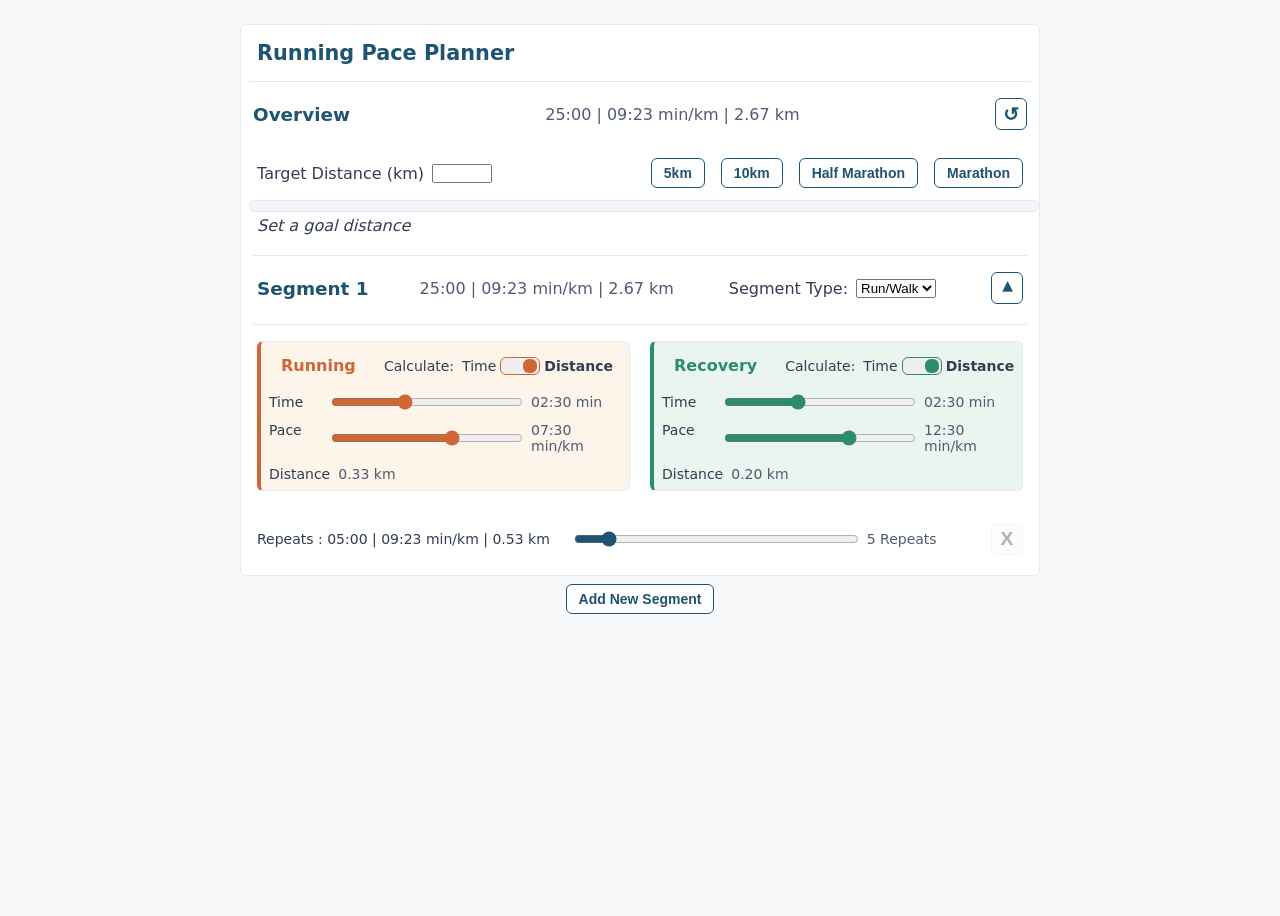
==== commit c4436495: "support time or distance inputs, calculate correctly and save values for use later. Also, saves targ" ====
--- a/index.html
+++ b/index.html
@@ -90,7 +90,21 @@
         <div class="intervals">
           <!-- RUNNING INTERVAL BLOCK -->
           <section class="intervals__split intervals__split--run" data-interval="run">
-            <h4 class="intervals__title intervals__title--run">Running</h4>
+            <div class="intervals__header">
+              <h4 class="intervals__title intervals__title--run">Running</h4>
+              <div class="control">
+                <label class="toggle">
+                  <p class="control__label">Calculate:</p>
+                  <p class="toggle__time">Time</p>
+                  <input type="checkbox" checked />
+                  <span class="track track--run">
+                    <span class="thumb thumb--run"></span>
+                  </span>
+                  <p class="toggle__distance">Distance</p>
+                </label>
+              </div>
+            </div>
+
             <!-- TIME -->
             <div class="control" data-control-type="time">
               <label class="control__label">Time</label>
@@ -124,11 +138,11 @@
               <label class="control__label">Distance</label>
               <input
                 type="range"
-                min="450"
-                max="900"
-                step="15"
-                value="750"
-                class="control__input--slider control__input--run hidden"
+                min="0.10"
+                max="1"
+                step="0.05"
+                value="0.50"
+                class="control__input--slider control__input--run"
                 data-role="slider"
                 aria-label="Run Distance" />
               <span class="control__value" data-role="output">10.0 km</span>
@@ -136,7 +150,20 @@
           </section>
           <!-- WALKING INTERVAL BLOCK -->
           <section class="intervals__split intervals__split--walk" data-interval="walk">
-            <h4 class="intervals__title intervals__title--walk">Recovery</h4>
+            <div class="intervals__header">
+              <h4 class="intervals__title intervals__title--walk">Recovery</h4>
+              <div class="control">
+                <label class="toggle">
+                  <p class="control__label">Calculate:</p>
+                  <p class="toggle__time">Time</p>
+                  <input type="checkbox" checked />
+                  <span class="track track--walk">
+                    <span class="thumb thumb--walk"></span>
+                  </span>
+                  <p class="toggle__distance">Distance</p>
+                </label>
+              </div>
+            </div>
             <!-- TIME -->
             <div class="control" data-control-type="time">
               <label class="control__label">Time</label>
@@ -170,11 +197,11 @@
               <label class="control__label">Distance</label>
               <input
                 type="range"
-                min="450"
-                max="900"
-                step="15"
-                value="750"
-                class="control__input--slider control__input--walk hidden"
+                min="0.10"
+                max="1"
+                step="0.05"
+                value="0.50"
+                class="control__input--slider control__input--walk"
                 data-role="slider"
                 aria-label="Walk Distance" />
               <span class="control__value" data-role="output">Dummy</span>
--- a/simple-plan.css
+++ b/simple-plan.css
@@ -315,3 +315,123 @@
   display: none;
 }
 
+.toggle {
+  display: inline-flex;
+  align-items: center;
+  cursor: pointer;
+}
+.toggle input {
+  display: none;
+}
+
+.toggle .dependent {
+  font-weight: 600;
+}
+
+.toggle .dependent,
+.toggle .independent {
+  color: var(--colour-text-primary);
+}
+
+.track {
+  width: 40px;
+  height: 1.15rem;
+  background: #eee;
+  border: 1px solid;
+  border-radius: var(--radius);
+  position: relative;
+  transition: 0.3s ease;
+  display: flex;
+  align-items: center;
+  justify-content: space-between;
+  box-sizing: border-box;
+  margin: 0;
+  padding: 0;
+}
+.thumb {
+  position: relative;
+  width: 0.875rem;
+  height: 0.875rem;
+  border-radius: var(--radius);
+  top: calc(50% - 0.0625rem);
+  left: 2px;
+  transform: translateY(-50%);
+  transition: 0.3s ease;
+  margin: 0;
+  padding: 0;
+}
+
+.track--run {
+  border-color: var(--colour-running-primary);
+}
+.thumb--run {
+  background: var(--colour-running-primary);
+}
+
+.track--walk {
+  border-color: var(--colour-walking-primary);
+}
+.thumb--walk {
+  background: var(--colour-walking-primary);
+}
+
+input:checked + .track .thumb {
+  left: calc(100% - 0.875rem - 2px);
+}
+.toggle:has(input:checked) .toggle__distance {
+  font-weight: 600;
+}
+
+.toggle:has(input:not(:checked)) .toggle__time {
+  font-weight: 600;
+}
+
+.intervals__split:has(input[type='checkbox']:not(:checked))
+  [data-control-type='distance']
+  input[type='range'] {
+  display: block;
+  max-width: 100%;
+  transition:
+    max-width 0.5s ease,
+    display 0.5s allow-discrete;
+  @starting-style {
+    max-width: 0;
+  }
+}
+
+.intervals__split:has(input[type='checkbox']:checked)
+  [data-control-type='distance']
+  input[type='range'] {
+  max-width: 0;
+  display: none;
+  transition:
+    max-width 0.5s ease,
+    display 0.5s allow-discrete;
+}
+
+.intervals__split:has(input[type='checkbox']:checked)
+  [data-control-type='time']
+  input[type='range'] {
+  display: block;
+  max-width: 100%;
+  transition:
+    max-width 0.5s ease,
+    display 0.5s allow-discrete;
+  @starting-style {
+    max-width: 0;
+  }
+}
+.intervals__split:has(input[type='checkbox']:not(:checked))
+  [data-control-type='time']
+  input[type='range'] {
+  max-width: 0;
+  display: none;
+  transition:
+    max-width 0.5s ease,
+    display 0.5s allow-discrete;
+}
+
+.intervals__header {
+  display: flex;
+  justify-content: space-between;
+}
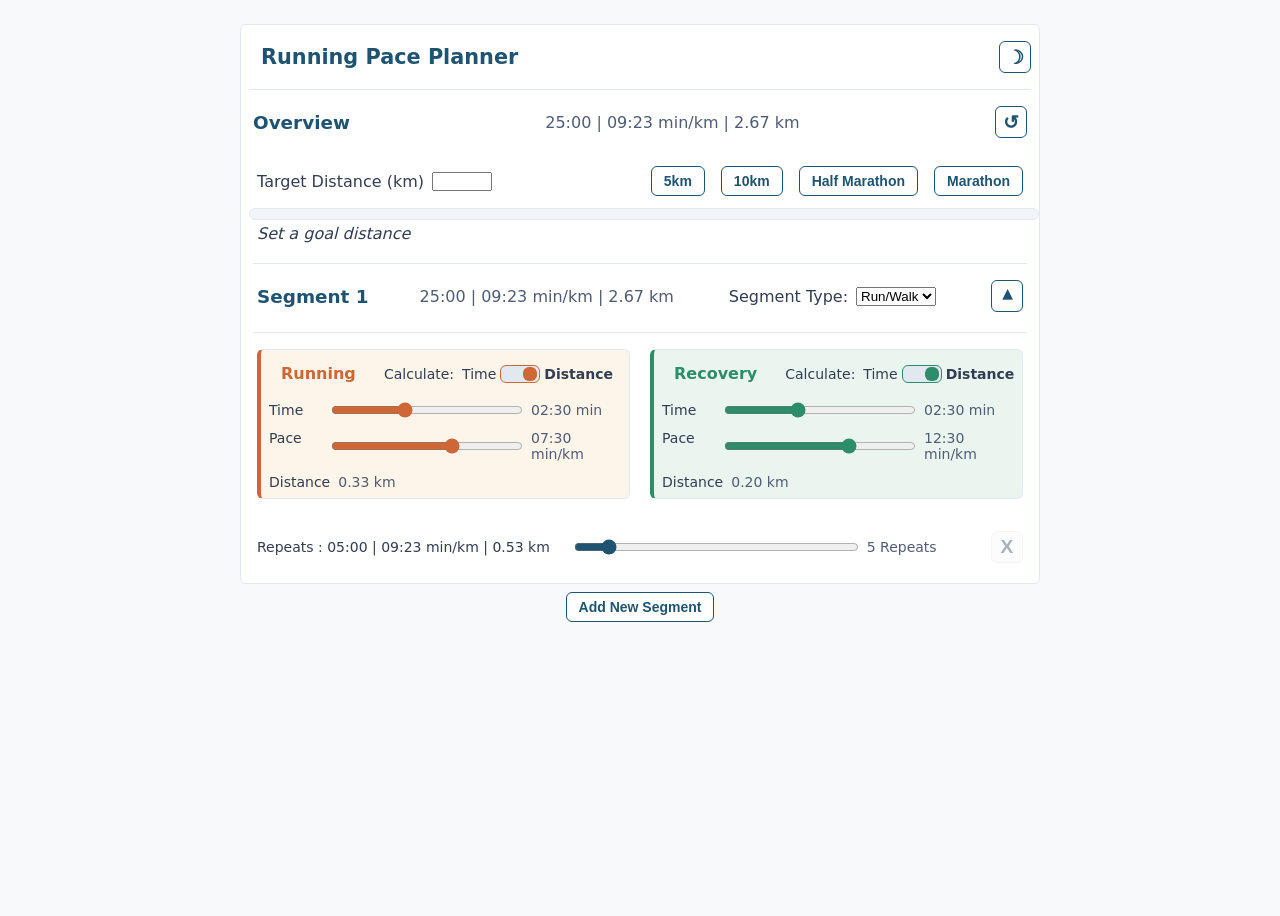
==== commit 0abd8c0e: "dark mode better support" ====
--- a/index.html
+++ b/index.html
@@ -4,13 +4,30 @@
     <meta charset="UTF-8" />
     <meta name="viewport" content="width=device-width, initial-scale=1.0" />
     <title>Run Pace Planner</title>
+    <script>
+      (function () {
+        const savedTheme = localStorage.getItem('theme');
+        if (
+          savedTheme === 'dark' ||
+          (!savedTheme && window.matchMedia('(prefers-color-scheme: dark)').matches)
+        ) {
+          document.documentElement.setAttribute('data-theme', 'dark');
+        } else {
+          document.documentElement.setAttribute('data-theme', 'light');
+        }
+      })();
+    </script>
     <link rel="stylesheet" href="simple-plan.css" media="(prefers-color-scheme: light)" />
     <link rel="stylesheet" href="simple-plan-dark.css" media="(prefers-color-scheme: dark)" />
     <script src="simple-plan.js" defer></script>
+    <script src="dark-mode.js" defer></script>
   </head>
   <body>
     <div class="tool">
-      <h2 class="tool__title">Running Pace Planner</h2>
+      <div class="title">
+        <h2 class="tool__title">Running Pace Planner</h2>
+        <button id="dark-mode-toggle" class="btn btn--primary btn--icon">☽</button>
+      </div>
       <section class="overview">
         <!-- Overview Header -->
         <div class="header">
--- a/simple-plan.css
+++ b/simple-plan.css
@@ -30,6 +30,41 @@
 
   /* Caution */
   --colour-danger: #d9534f;
+
+  /* Sizes */
+  --radius: 6px;
+}
+
+[data-theme='dark'] {
+  /* Running Colours */
+  --colour-running-primary: #f08c5d;
+  --colour-running-bg: #2b1d16;
+
+  /* Walking Colours */
+  --colour-walking-primary: #4ec298;
+  --colour-walking-bg: #132720;
+
+  /* Utility Colours - Dark Mode UI Surfaces */
+  --colour-page-bg: #12161f;
+  --colour-card-bg: #1a202c;
+
+  /* Text & Titles */
+  --colour-text-primary: #e2e8f0;
+  --colour-text-title: #7dd3fc;
+  --colour-text-muted: #94a3b8;
+
+  /* Borders & Structure */
+  --colour-neutral-border: #2d3748;
+  --colour-neutral-border-dark: #475569;
+  --colour-neutral-border-light: #1e293b;
+
+  /* Buttons - Soft & Integrated */
+  --colour-btn-bg: #242c3d;
+  --colour-btn-hover: #323e54;
+  --colour-btn-text: #7dd3fc;
+
+  /* Caution */
+  --colour-danger: #f87171; /* Softened pastel red for dark theme safety */
 
   /* Sizes */
   --radius: 6px;
@@ -336,7 +371,7 @@
 .track {
   width: 40px;
   height: 1.15rem;
-  background: #eee;
+  background: var(--colour-neutral-border);
   border: 1px solid;
   border-radius: var(--radius);
   position: relative;
@@ -398,7 +433,6 @@
     max-width: 0;
   }
 }
-
 .intervals__split:has(input[type='checkbox']:checked)
   [data-control-type='distance']
   input[type='range'] {
@@ -435,3 +469,9 @@
   display: flex;
   justify-content: space-between;
 }
+
+.title {
+  display: flex;
+  justify-content: space-between;
+  align-items: center;
+}
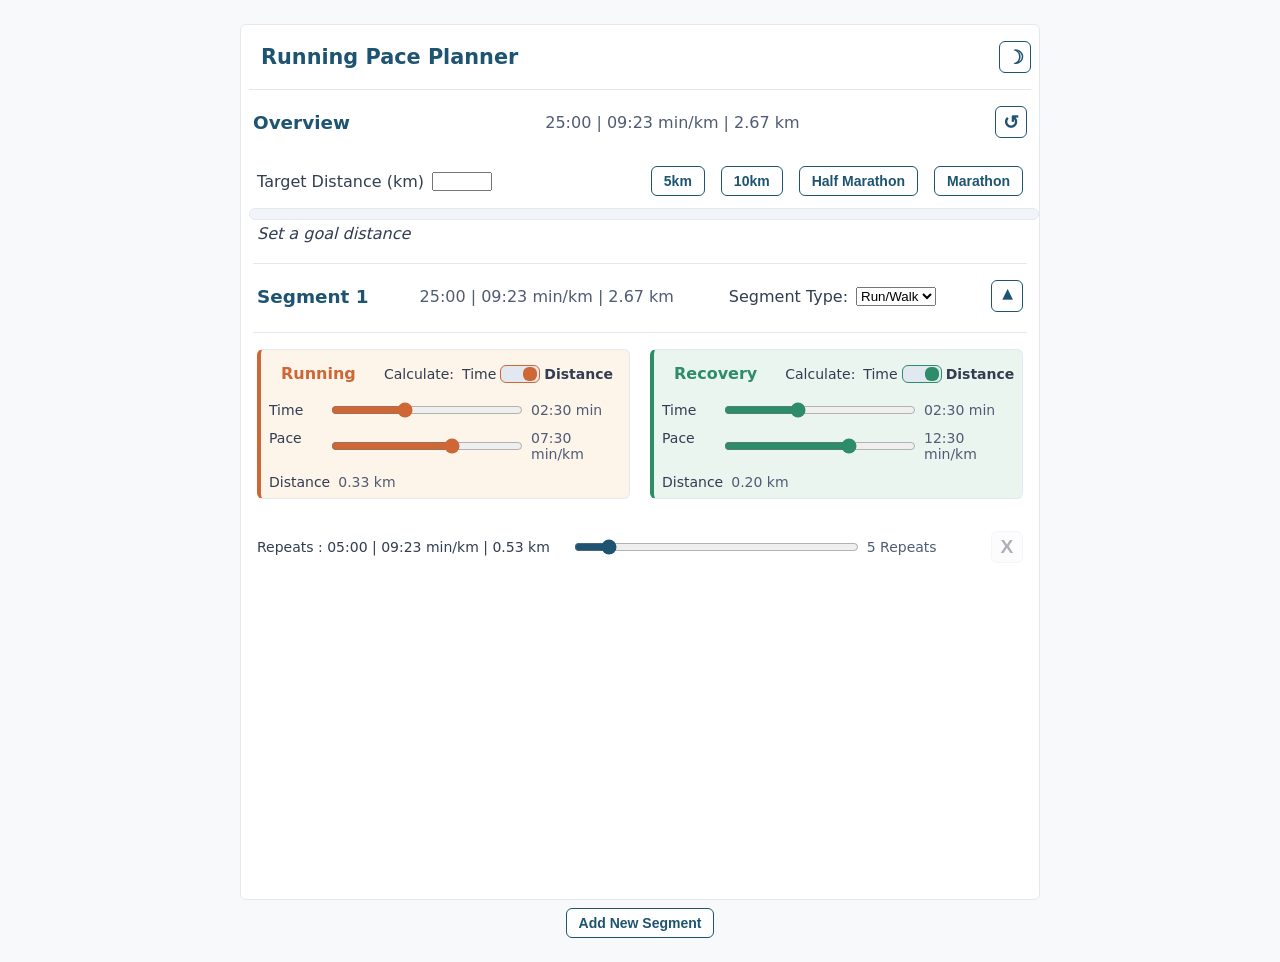
==== commit 30d97051: "initial pace / distance charting" ====
--- a/index.html
+++ b/index.html
@@ -17,8 +17,7 @@
         }
       })();
     </script>
-    <link rel="stylesheet" href="simple-plan.css" media="(prefers-color-scheme: light)" />
-    <link rel="stylesheet" href="simple-plan-dark.css" media="(prefers-color-scheme: dark)" />
+    <link rel="stylesheet" href="simple-plan.css" />
     <script src="simple-plan.js" defer></script>
     <script src="dark-mode.js" defer></script>
   </head>
@@ -75,6 +74,13 @@
       <main class="segment-list" id="segment-list">
         <!-- POPULATES ON PAGE LOAD -->
       </main>
+      <div class="chart-container">
+        <svg id="pace-chart" width="100%" height="300" viewBox="0 0 600 300">
+          <g id="grid-layer"></g>
+          <g id="x-axis-layer"></g>
+          <path id="step-line" fill="none" stroke="#2563eb" stroke-width="1" />
+        </svg>
+      </div>
     </div>
     <!-- ACTIONS -->
     <button id="add-segment-button" class="btn btn--primary btn--text" data-role="add-segment">
